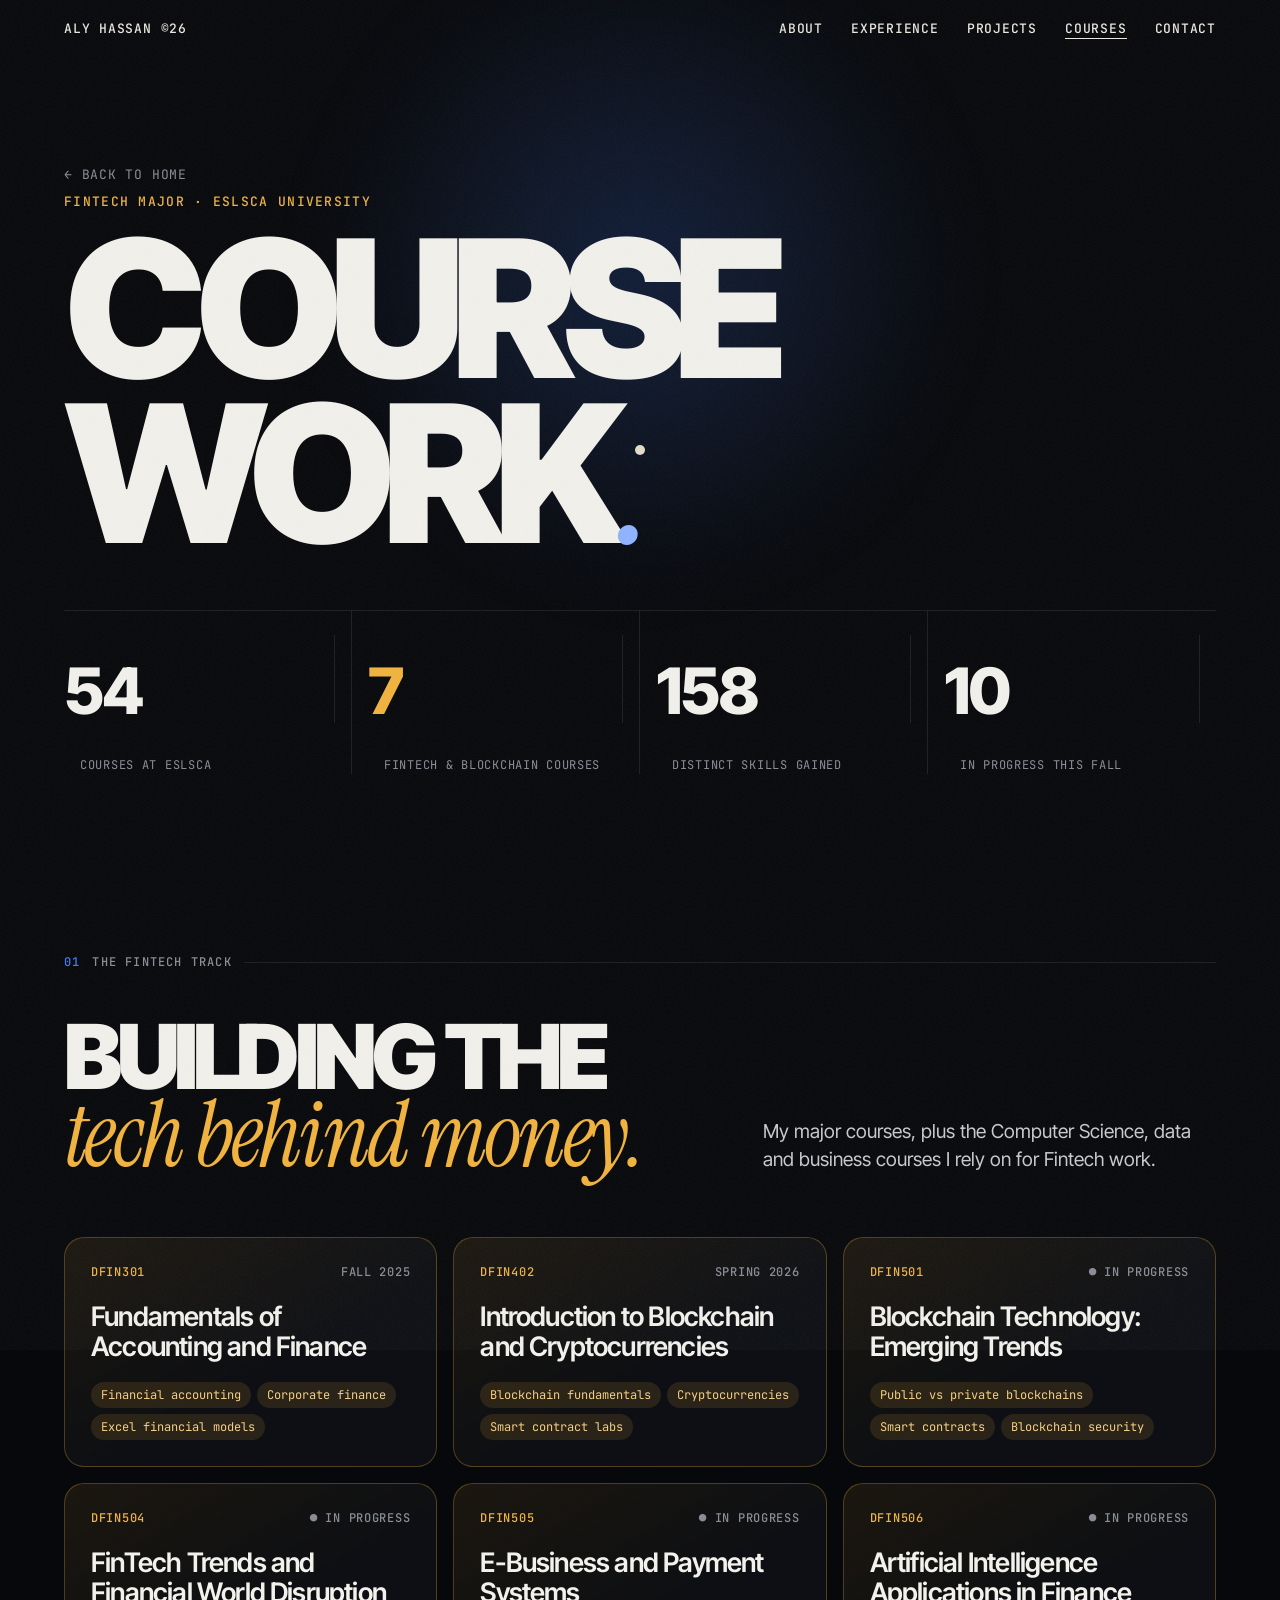
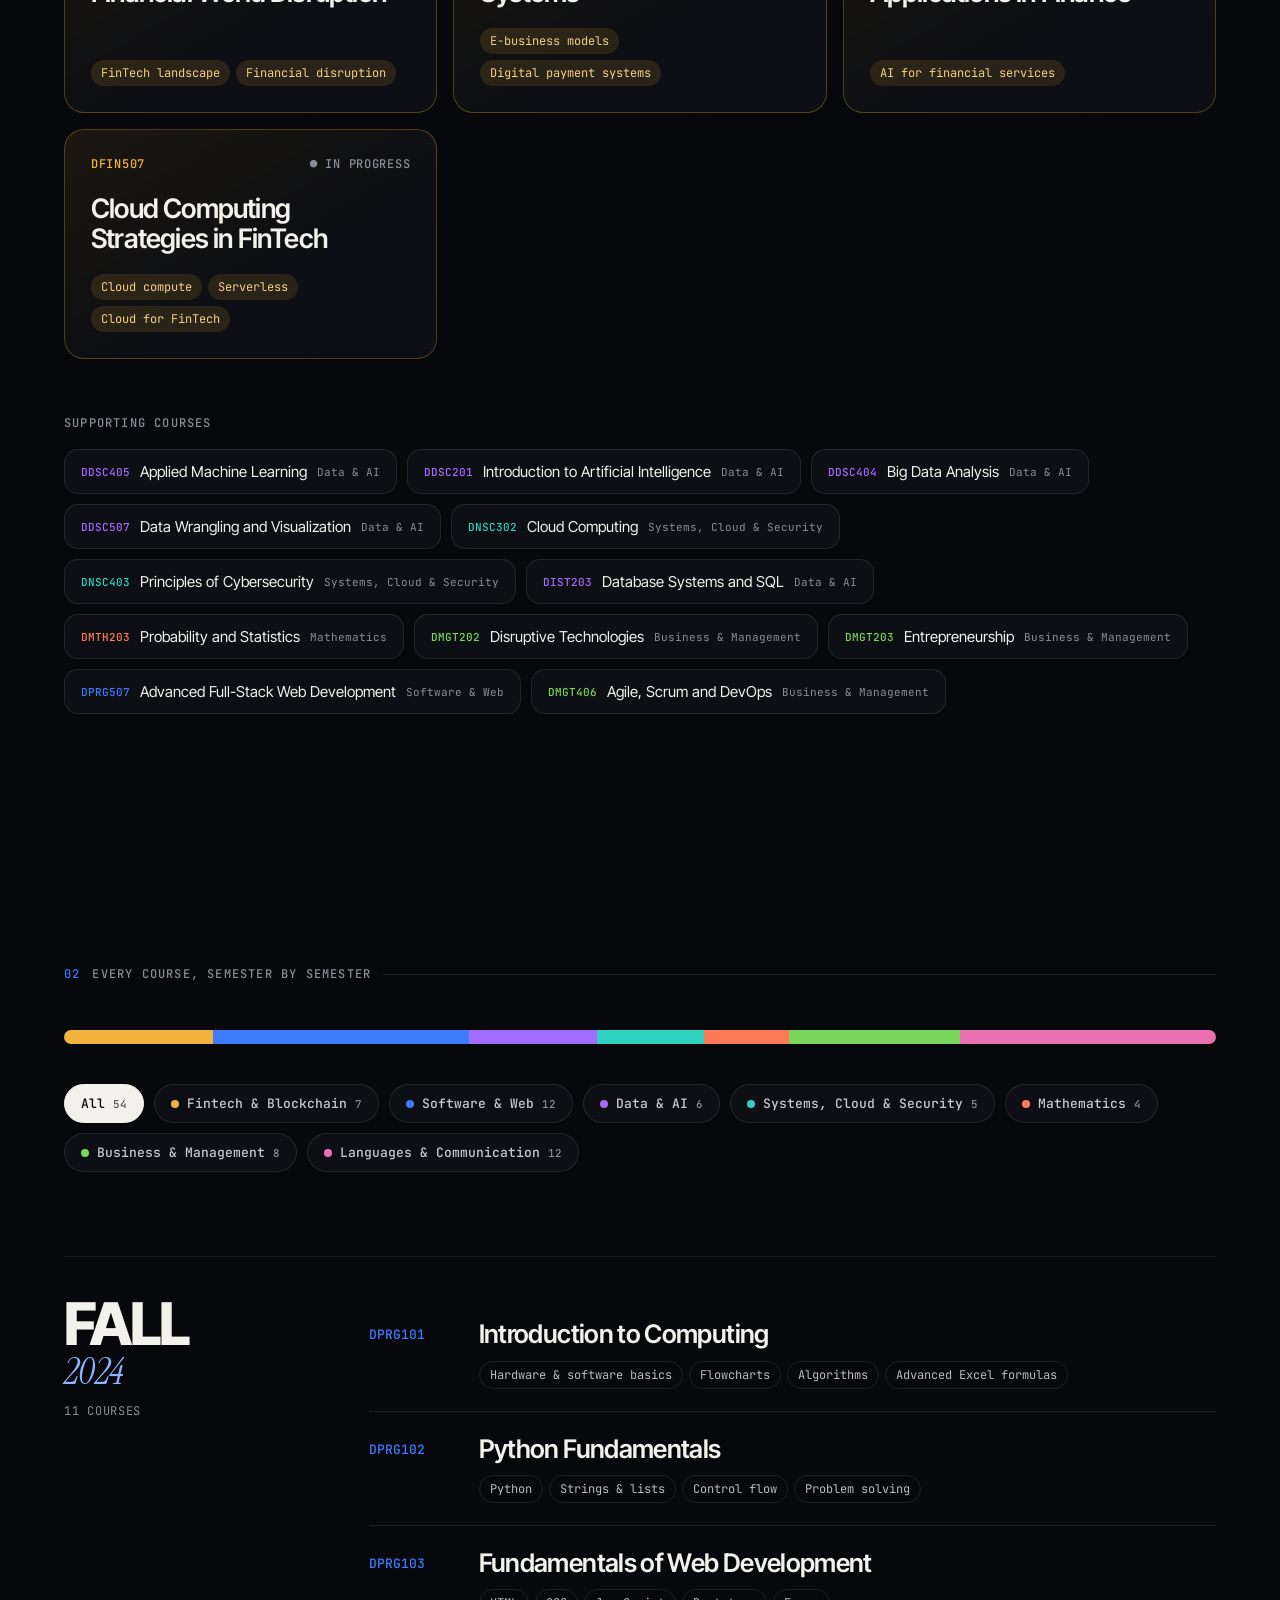
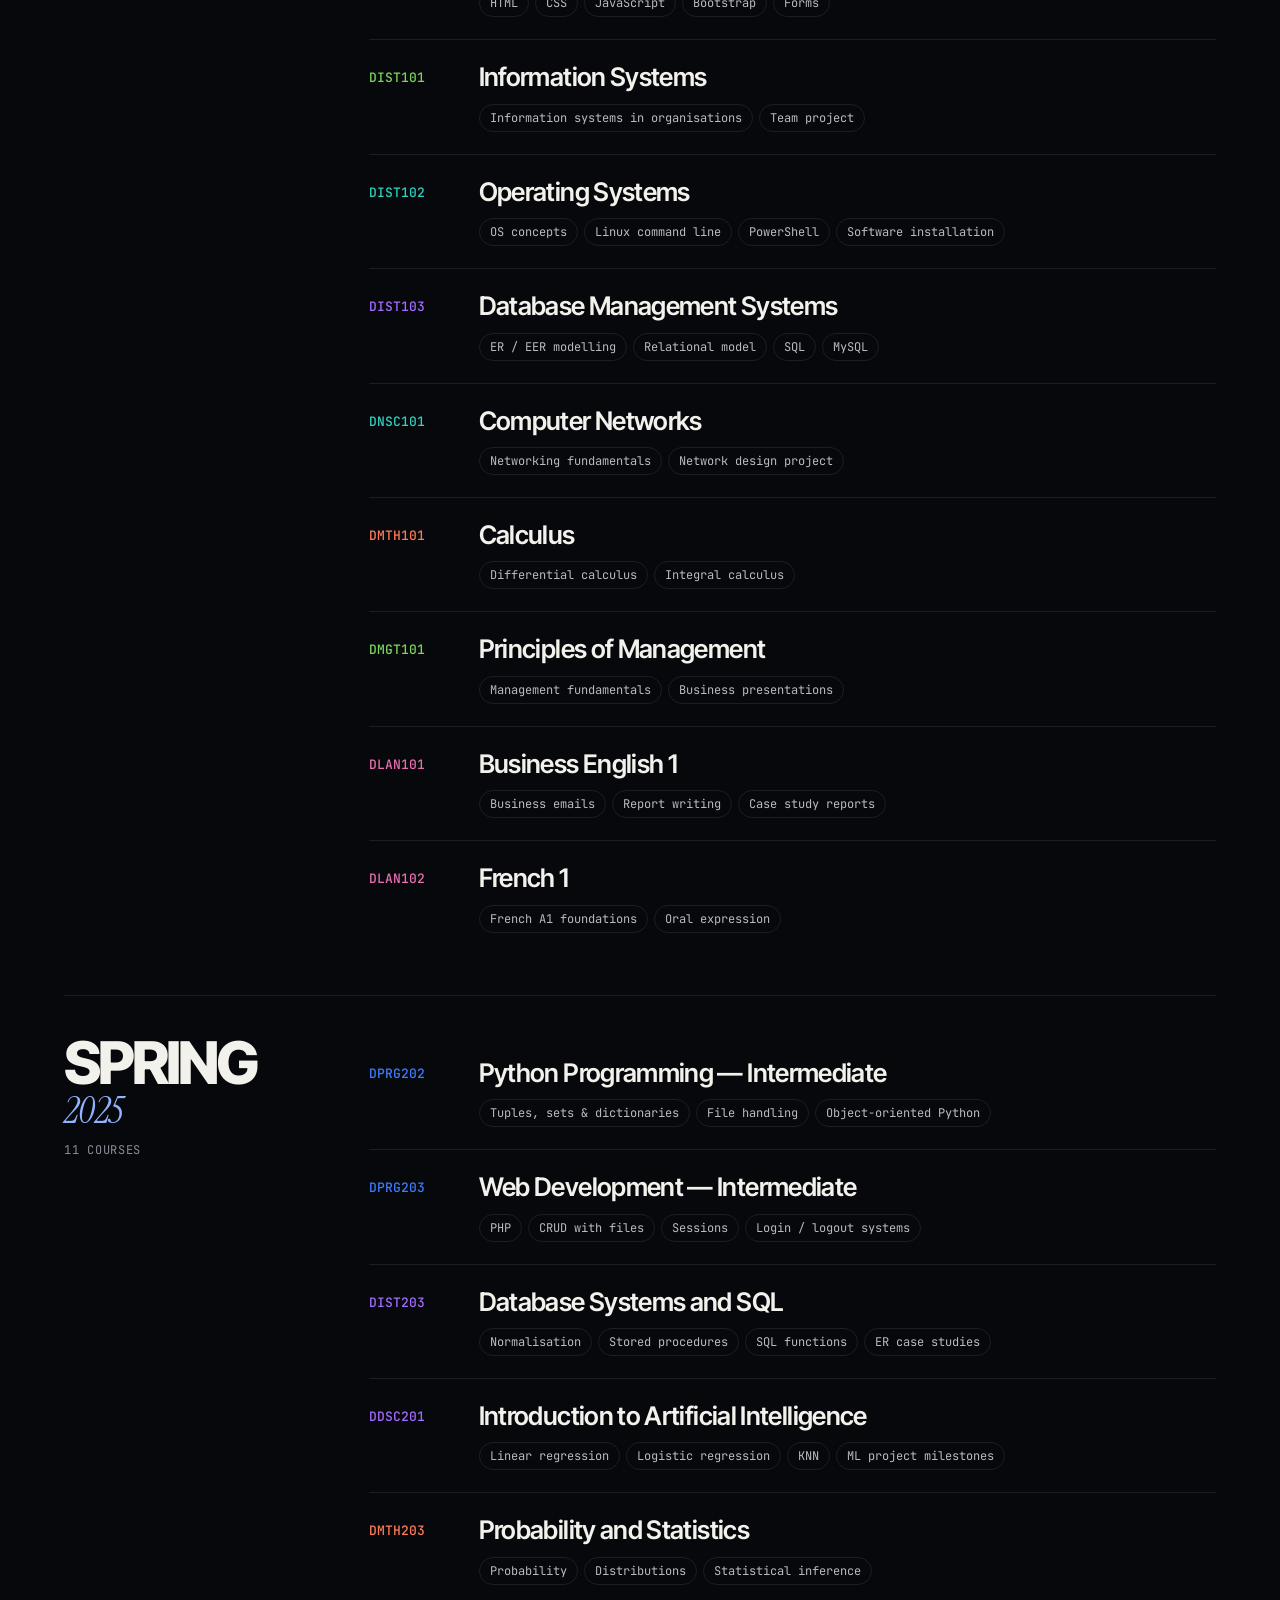
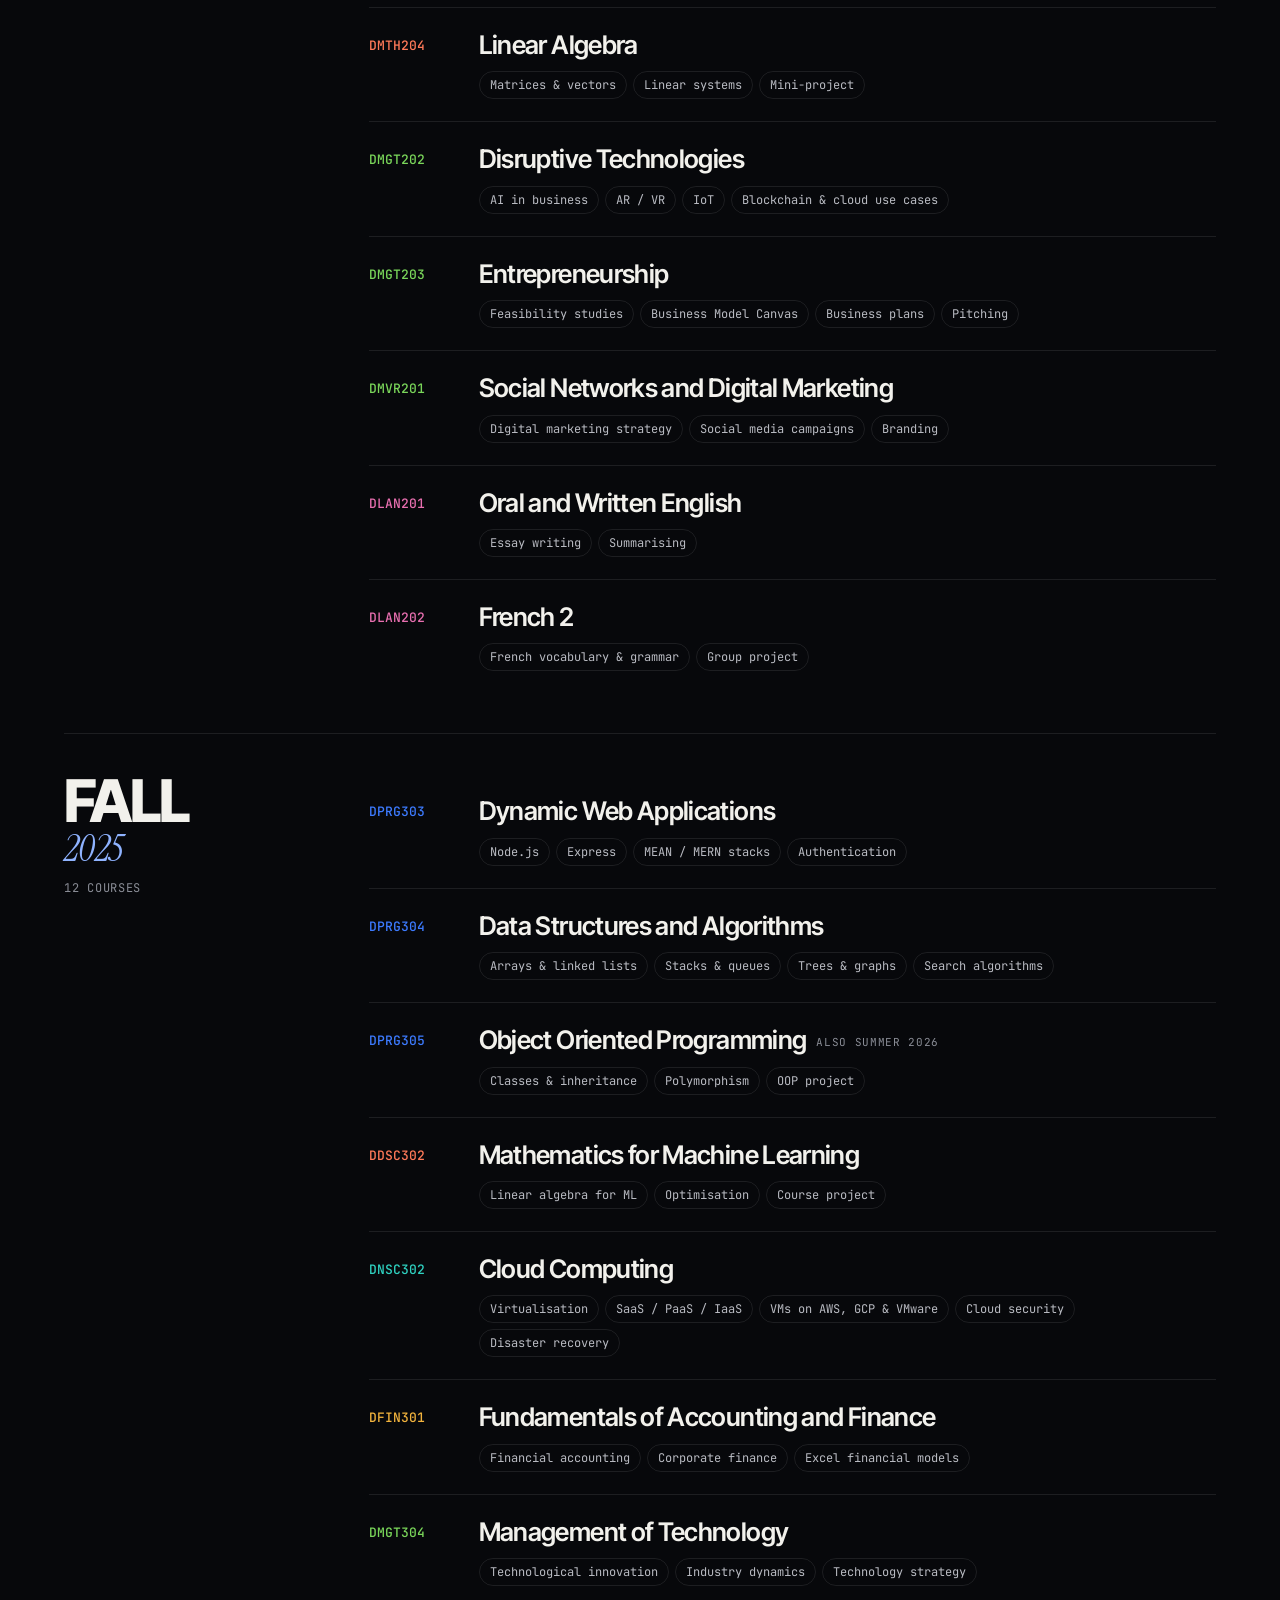
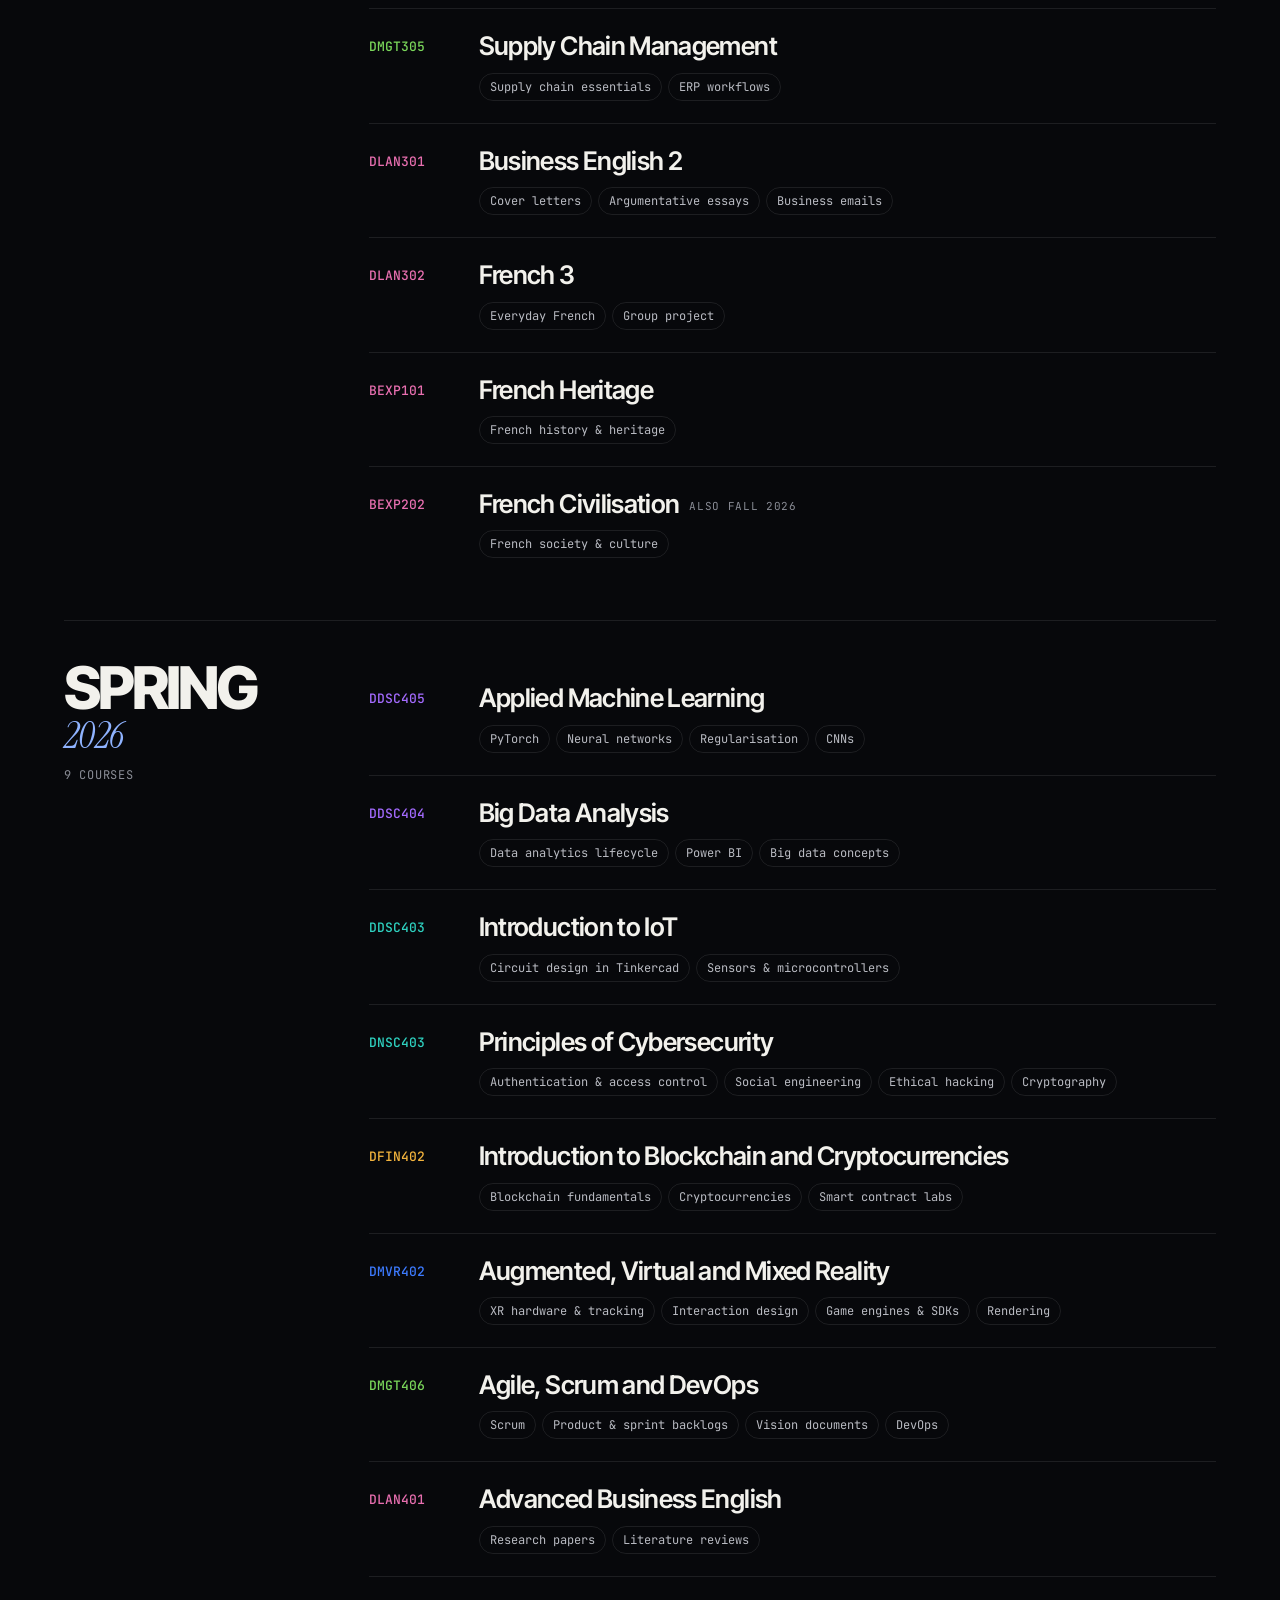
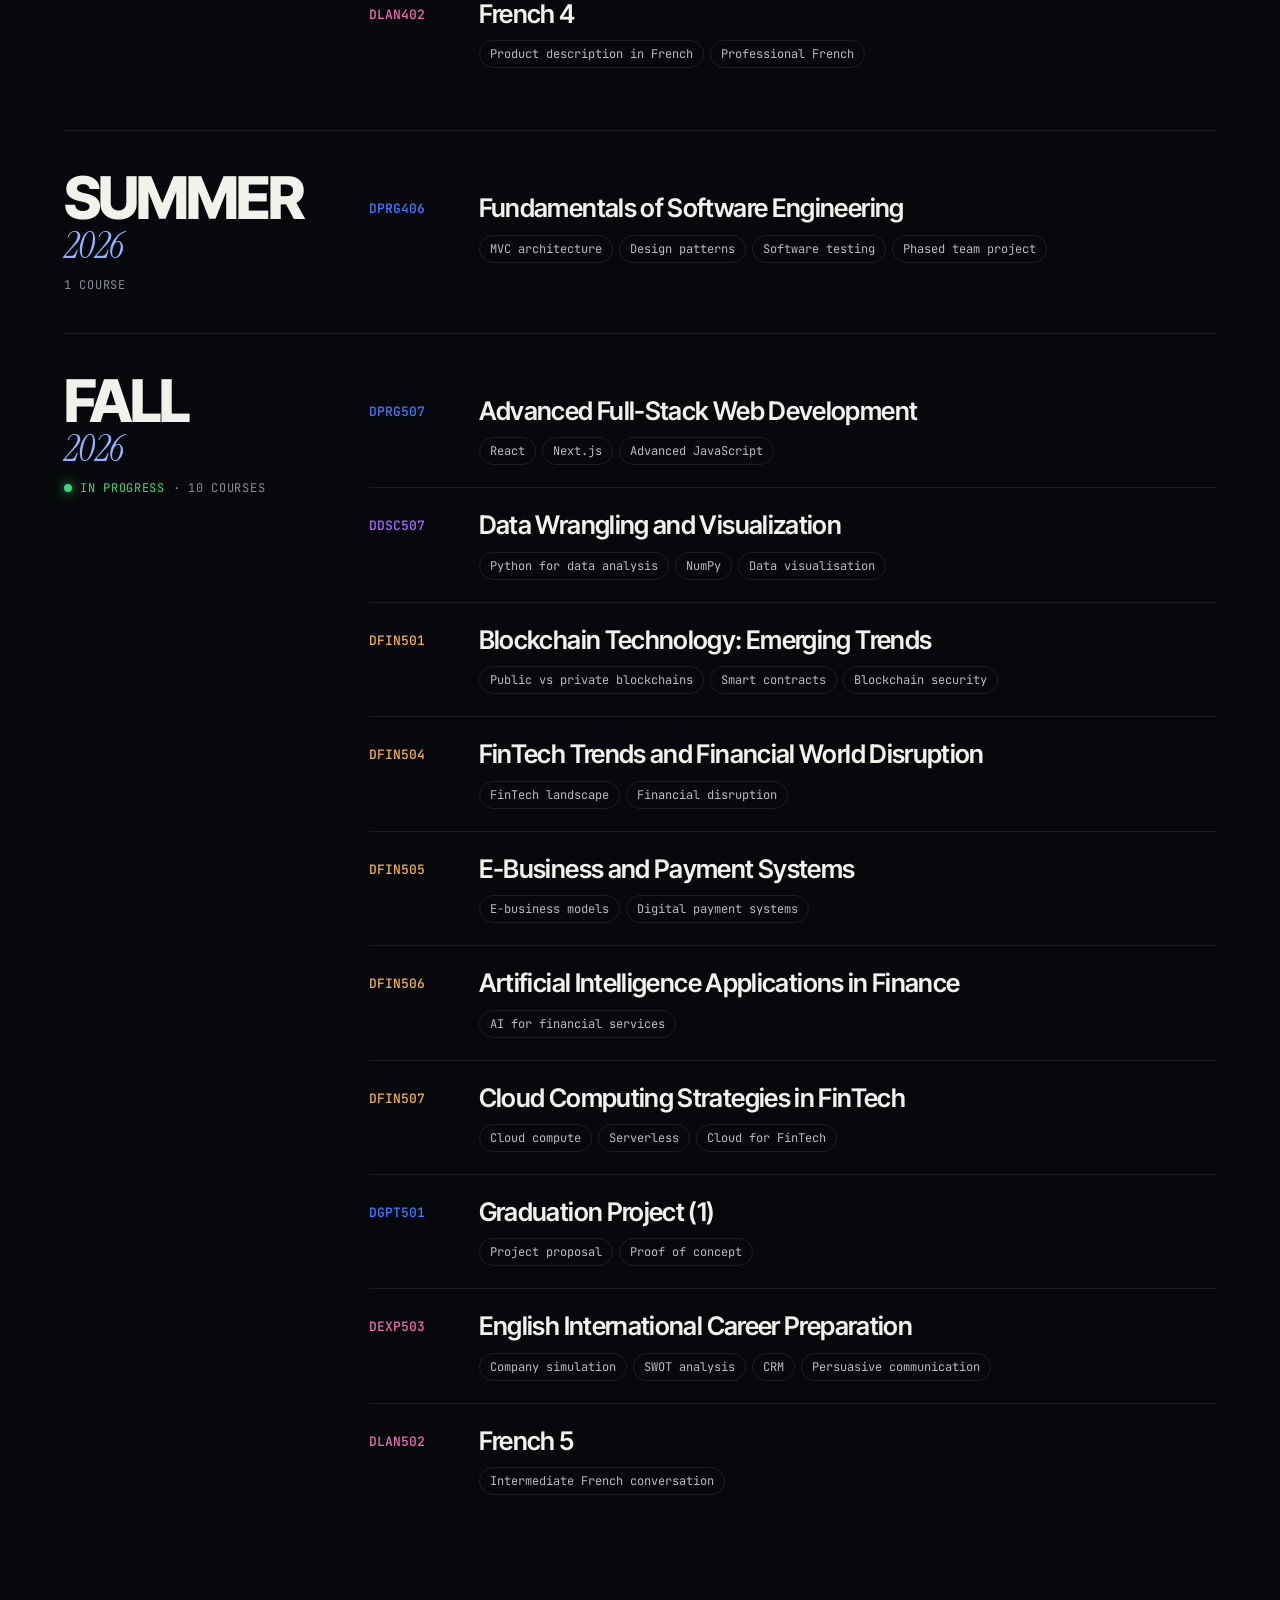
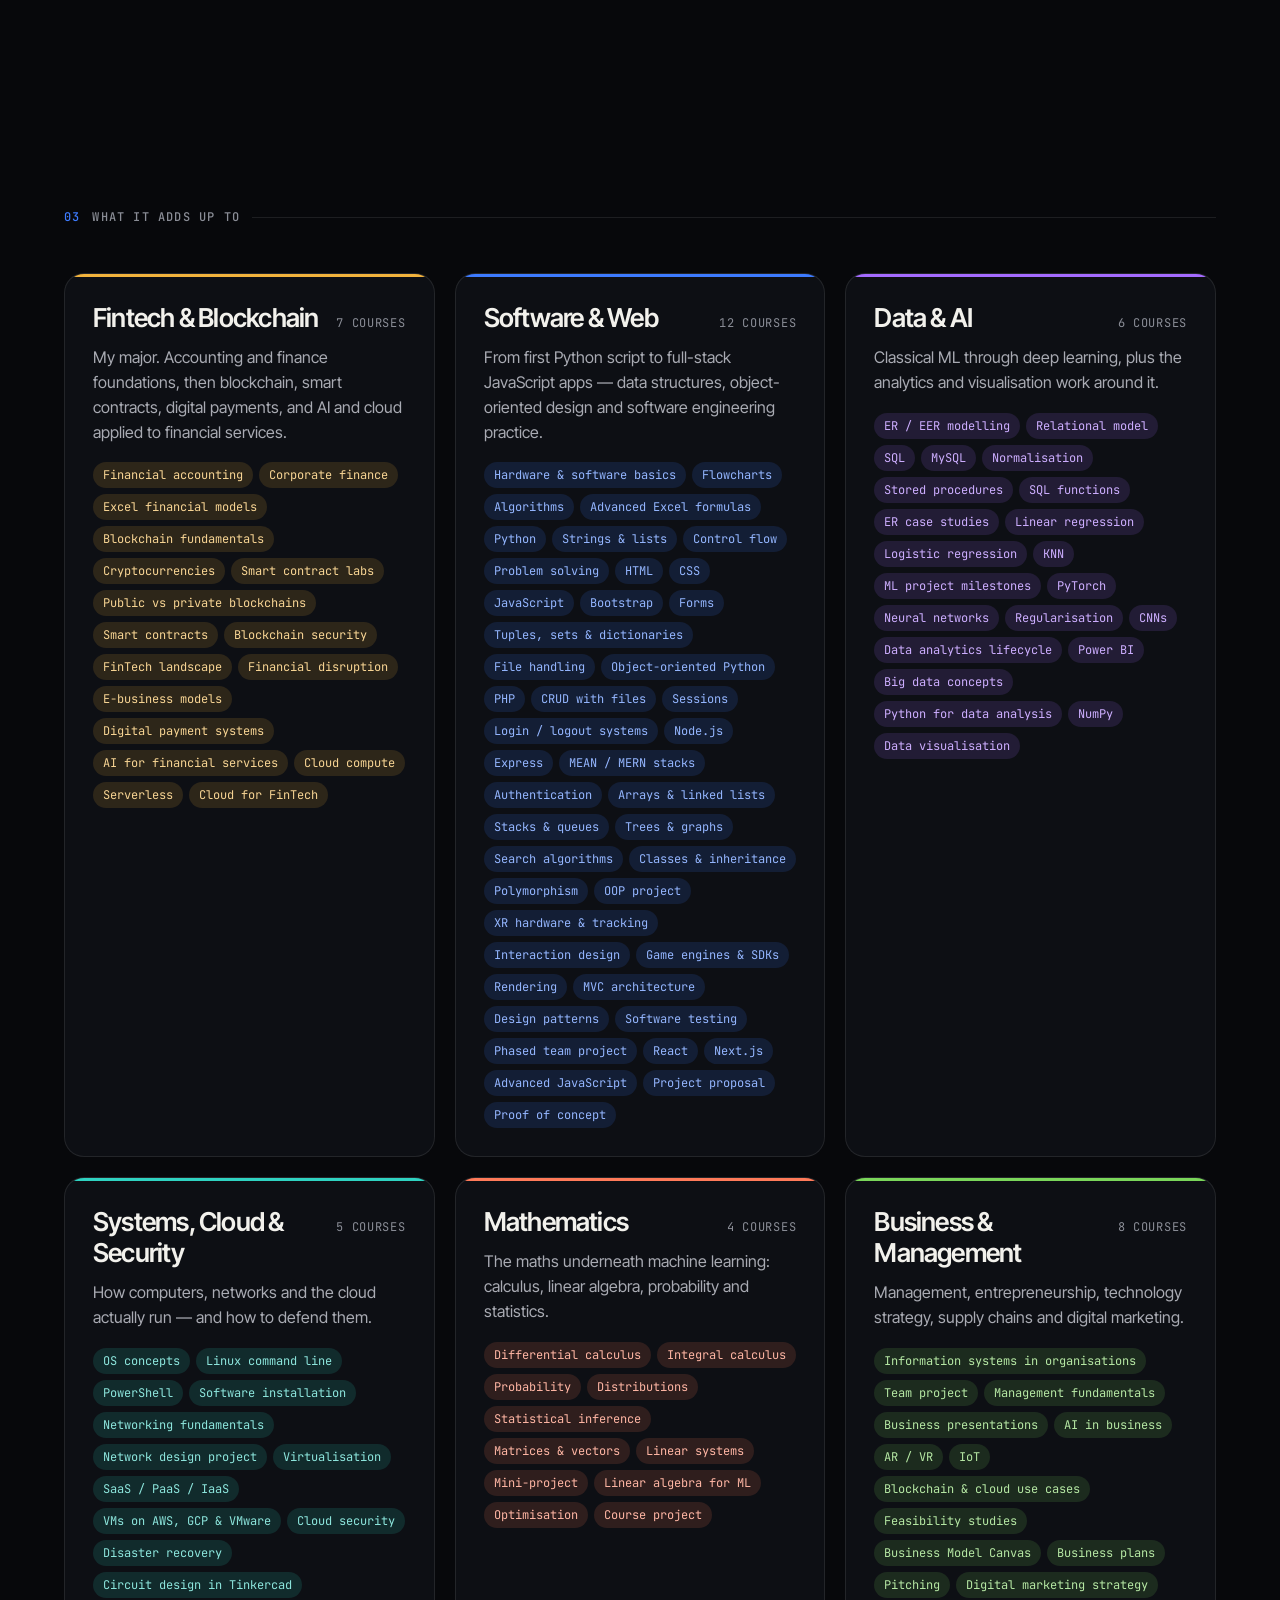
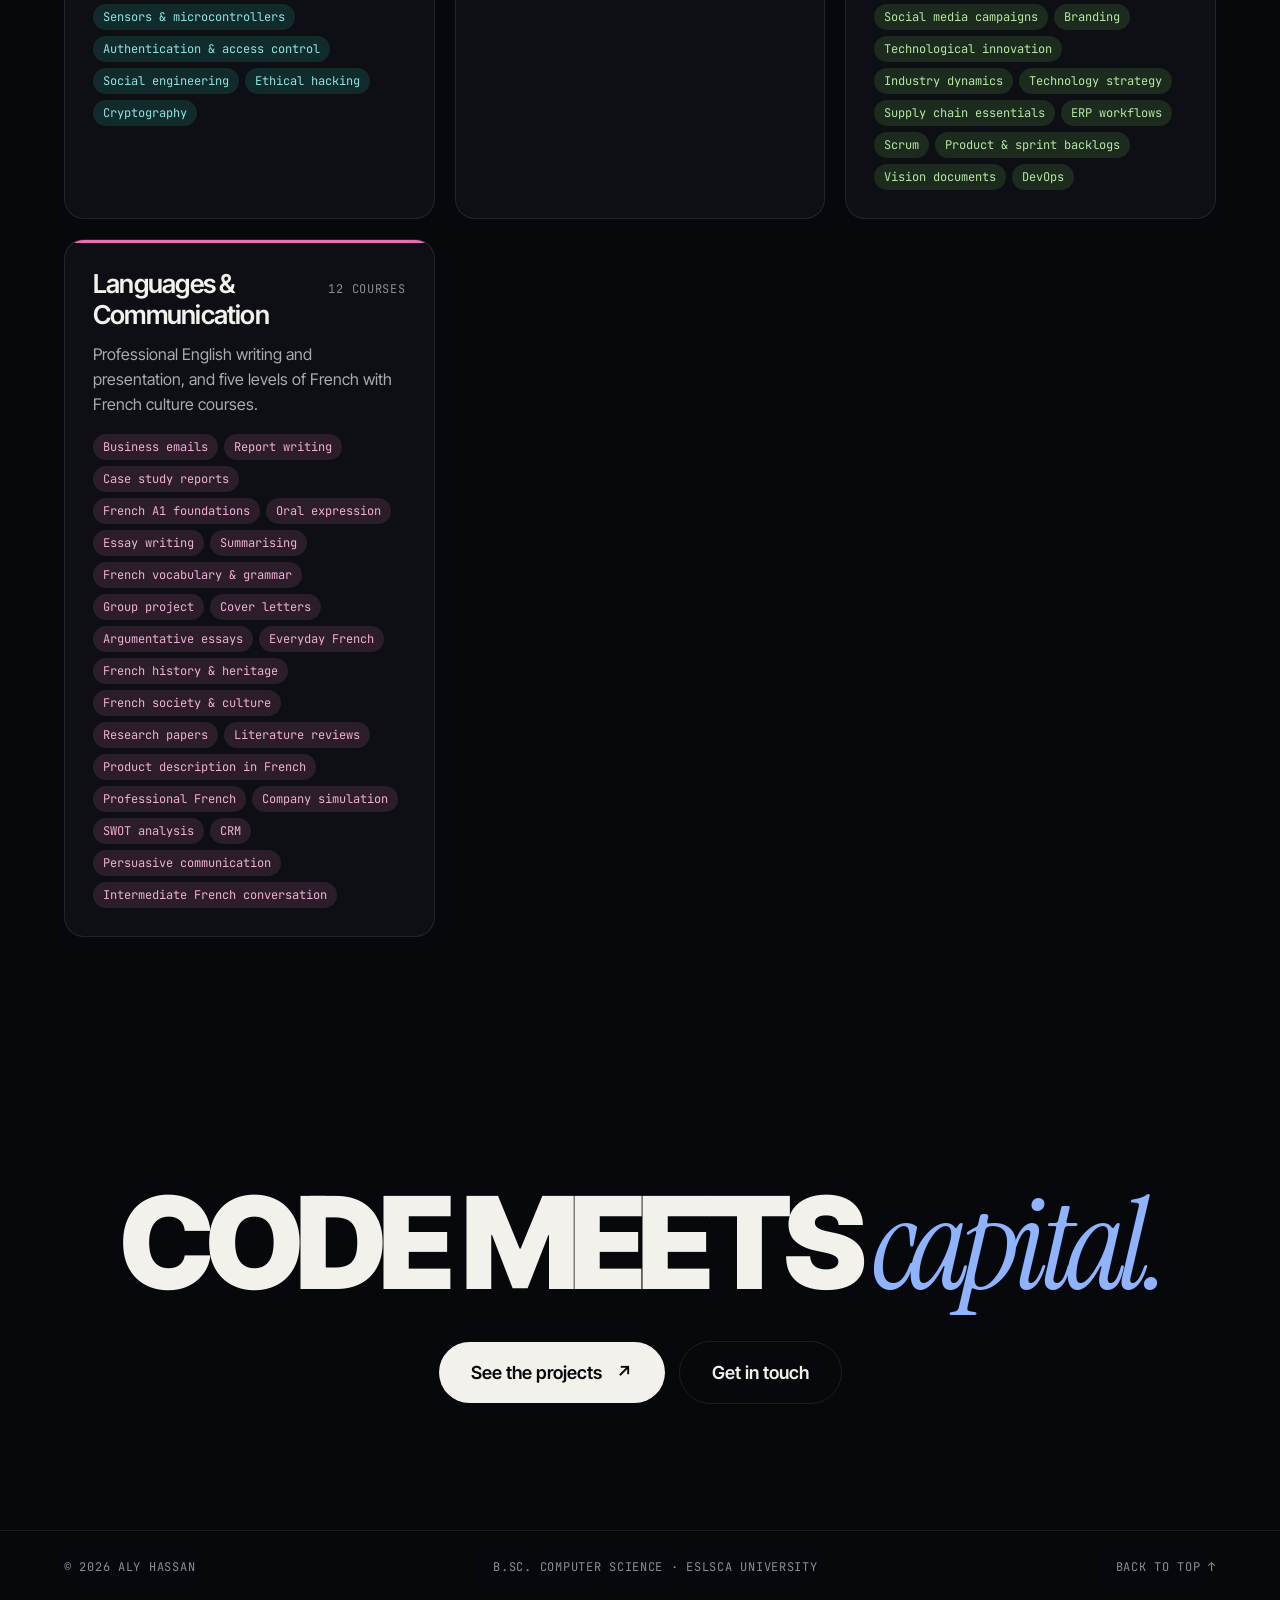
==== courses.html @ 61dd3af7 "Launch portfolio site" ====
<!doctype html>
<html lang="en">
<head>
<meta charset="utf-8">
<meta name="viewport" content="width=device-width, initial-scale=1">
<title>Fintech Coursework — Aly Hassan</title>
<meta name="description" content="Every course Aly Hassan has taken at ESLSCA University, and the skills gained from each.">
<link rel="preconnect" href="https://fonts.googleapis.com">
<link rel="preconnect" href="https://fonts.gstatic.com" crossorigin>
<link href="https://fonts.googleapis.com/css2?family=Inter+Tight:wght@300;400;500;600;800;900&family=Instrument+Serif:ital@0;1&family=JetBrains+Mono:wght@400;500&display=swap" rel="stylesheet">
<style>
:root{
  --bg:#07080b; --bg2:#0d0f14; --fg:#f2f1ec; --muted:#8a8d96; --line:rgba(255,255,255,.09);
  --accent:#3d7bff; --accent2:#8fb3ff; --gold:#f2b33d;
  --sans:"Inter Tight",system-ui,sans-serif; --serif:"Instrument Serif",Georgia,serif; --mono:"JetBrains Mono",ui-monospace,monospace;
  --pad:clamp(16px,5vw,72px);
  /* area colours */
  --a-prog:#3d7bff; --a-data:#a46bff; --a-fin:#f2b33d; --a-infra:#2fd2c1; --a-math:#ff7a59; --a-biz:#7ad65a; --a-lang:#e86fb0;
}
*{box-sizing:border-box;margin:0;padding:0}
html{scroll-behavior:smooth}
body{background:var(--bg);color:var(--fg);font-family:var(--sans);overflow-x:hidden;-webkit-font-smoothing:antialiased}
a{color:inherit;text-decoration:none}
::selection{background:var(--accent);color:#fff}
body::after{content:"";position:fixed;inset:-50%;pointer-events:none;z-index:100;opacity:.06;
  background-image:url("data:image/svg+xml,%3Csvg xmlns='http://www.w3.org/2000/svg' width='160' height='160'%3E%3Cfilter id='n'%3E%3CfeTurbulence type='fractalNoise' baseFrequency='.9' numOctaves='3'/%3E%3C/filter%3E%3Crect width='100%25' height='100%25' filter='url(%23n)'/%3E%3C/svg%3E");
  animation:grain 1s steps(4) infinite}
@keyframes grain{25%{transform:translate(-3%,2%)}50%{transform:translate(2%,-3%)}75%{transform:translate(-1%,3%)}}
.orb{position:fixed;width:60vmax;height:60vmax;border-radius:50%;pointer-events:none;z-index:0;
  background:radial-gradient(circle,rgba(61,123,255,.2),transparent 60%);filter:blur(40px);left:50%;top:30%;transform:translate(-50%,-50%);transition:transform 1.2s cubic-bezier(.2,.8,.2,1)}
.cursor{position:fixed;left:0;top:0;width:10px;height:10px;border-radius:50%;background:var(--fg);pointer-events:none;z-index:200;mix-blend-mode:difference;transform:translate(-50%,-50%);transition:width .3s,height .3s}
.cursor.big{width:64px;height:64px}
@media (hover:none){.cursor{display:none}}

nav{position:fixed;top:0;left:0;right:0;z-index:50;display:flex;justify-content:space-between;align-items:center;padding:22px var(--pad);
  font:500 13px/1 var(--mono);text-transform:uppercase;letter-spacing:.06em;mix-blend-mode:difference}
nav .links{display:flex;gap:28px}
nav .links a{position:relative}
nav .links a::after{content:"";position:absolute;left:0;bottom:-4px;height:1px;width:100%;background:currentColor;transform:scaleX(0);transform-origin:right;transition:transform .4s}
nav .links a:hover::after,nav .links a.cur::after{transform:scaleX(1);transform-origin:left}
@media (max-width:700px){nav .links a:not(.keep){display:none}}

main{position:relative;z-index:1}
section,.hero{padding:clamp(80px,14vh,160px) var(--pad)}
.label{font:500 12px var(--mono);color:var(--muted);text-transform:uppercase;letter-spacing:.1em;display:flex;align-items:center;gap:12px;margin-bottom:48px}
.label b{color:var(--accent);font-weight:500}
.label::after{content:"";flex:1;height:1px;background:var(--line)}

/* hero */
.hero{min-height:92svh;display:flex;flex-direction:column;justify-content:flex-end;padding-bottom:clamp(32px,6vh,64px)}
.back{font:400 13px var(--mono);color:var(--muted);text-transform:uppercase;letter-spacing:.06em;margin-bottom:auto;padding-top:40px}
.back:hover{color:var(--fg)}
.big{font-weight:900;font-size:clamp(56px,15vw,260px);line-height:.82;letter-spacing:-.065em;text-transform:uppercase}
.big .line{display:block;overflow:hidden;padding-bottom:.04em}
.big .in{display:inline-block;transform:translateY(110%);transition:transform 1.1s cubic-bezier(.2,.9,.1,1)}
.big .line:nth-child(2) .in{transition-delay:.12s}
.ready .big .in{transform:none}
.big em{font-family:var(--serif);font-weight:400;text-transform:none;letter-spacing:-.03em;color:var(--accent2)}
.hstats{display:grid;grid-template-columns:repeat(4,1fr);margin-top:clamp(28px,5vh,56px);border-top:1px solid var(--line)}
.hstats div{padding:24px 16px 0 0;border-right:1px solid var(--line)}
.hstats div+div{padding-left:16px}
.hstats div:last-child{border-right:0}
.hstats .n{font:800 clamp(36px,5vw,80px)/1 var(--sans);letter-spacing:-.05em}
.hstats .k{font:400 12px/1.4 var(--mono);color:var(--muted);text-transform:uppercase;letter-spacing:.06em;margin-top:10px}
@media (max-width:700px){.hstats{grid-template-columns:1fr 1fr}.hstats div:nth-child(2){border-right:0}.hstats div:nth-child(3){padding-left:0}.hstats div:nth-child(n+3){border-top:1px solid var(--line);margin-top:24px}}

/* area bar */
.areas{display:flex;height:14px;border-radius:99px;overflow:hidden;margin-bottom:28px}
.areas span{height:100%;transition:flex-grow 1s cubic-bezier(.2,.9,.1,1)}
.filters{display:flex;flex-wrap:wrap;gap:10px;margin-bottom:clamp(48px,8vh,88px);position:sticky;top:64px;z-index:5;padding:12px 0;background:linear-gradient(var(--bg) 70%,transparent)}
@media (max-width:900px){.filters{flex-wrap:nowrap;overflow-x:auto;scrollbar-width:none;margin-inline:calc(var(--pad) * -1);padding-inline:var(--pad)}.filters::-webkit-scrollbar{display:none}.chip{flex:none}}
.chip{font:500 13px var(--mono);padding:10px 16px;border:1px solid var(--line);border-radius:99px;background:var(--bg2);color:#c9cad0;cursor:pointer;display:inline-flex;align-items:center;gap:8px;transition:border-color .3s,background .3s,color .3s}
.chip i{width:8px;height:8px;border-radius:50%;background:var(--c,var(--fg))}
.chip small{color:var(--muted)}
.chip:hover{border-color:rgba(255,255,255,.3)}
.chip[aria-pressed="true"]{background:var(--fg);color:var(--bg);border-color:var(--fg)}
.chip[aria-pressed="true"] small{color:#555}

/* fintech track */
.kick{font:500 13px var(--mono);color:var(--gold);text-transform:uppercase;letter-spacing:.1em;margin-bottom:20px}
.track-intro{display:grid;grid-template-columns:1.4fr 1fr;gap:clamp(24px,5vw,80px);align-items:end;margin-bottom:clamp(40px,7vh,72px)}
.track-intro h2{font-weight:900;font-size:clamp(44px,7vw,120px);line-height:.86;letter-spacing:-.06em;text-transform:uppercase}
.track-intro h2 em{font-family:var(--serif);font-weight:400;text-transform:none;color:var(--gold);letter-spacing:-.03em}
.track-intro p{font-size:clamp(17px,1.5vw,20px);line-height:1.5;color:#c9cad0}
@media (max-width:860px){.track-intro{grid-template-columns:1fr}}
.core{display:grid;grid-template-columns:repeat(auto-fill,minmax(300px,1fr));gap:16px}
.fc{position:relative;border:1px solid rgba(242,179,61,.28);border-radius:20px;padding:26px;background:linear-gradient(150deg,rgba(242,179,61,.09),var(--bg2) 60%);display:flex;flex-direction:column;min-height:230px;overflow:hidden;transition:transform .4s cubic-bezier(.2,.9,.1,1),border-color .4s}
.fc:hover{transform:translateY(-6px);border-color:rgba(242,179,61,.6)}
.fc .row{display:flex;justify-content:space-between;font:500 12px var(--mono);text-transform:uppercase;letter-spacing:.06em;color:var(--gold)}
.fc .row span:last-child{color:var(--muted)}
.fc .row .now{color:#2fdc7a}
.fc h4{font-size:clamp(22px,2.1vw,28px);font-weight:600;letter-spacing:-.03em;line-height:1.1;margin:22px 0 auto}
.fc .skills{display:flex;flex-wrap:wrap;gap:6px;margin-top:20px}
.fc .skills span{font:400 12px var(--mono);padding:5px 10px;border-radius:99px;background:rgba(242,179,61,.12);color:#f5cf85}
.sub-h{font:500 12px var(--mono);color:var(--muted);text-transform:uppercase;letter-spacing:.1em;margin:56px 0 18px}
.support{display:flex;flex-wrap:wrap;gap:10px}
.support a{display:inline-flex;gap:10px;align-items:center;padding:12px 16px;border:1px solid var(--line);border-radius:14px;background:var(--bg2);font-size:15px;transition:border-color .3s}
.support a:hover{border-color:rgba(255,255,255,.3)}
.support a b{font:500 11px var(--mono);color:var(--c)}
.support a small{font:400 11px var(--mono);color:var(--muted)}
.term-head .next{color:var(--gold)}

/* timeline */
.term{display:grid;grid-template-columns:minmax(180px,22%) 1fr;gap:clamp(20px,4vw,64px);padding:40px 0;border-top:1px solid var(--line)}
.term.hide{display:none}
.term-head{position:sticky;top:140px;align-self:start}
.term-head h3{font:800 clamp(36px,4.6vw,72px)/.9 var(--sans);letter-spacing:-.05em;text-transform:uppercase}
.term-head h3 em{font-family:var(--serif);font-weight:400;text-transform:none;color:var(--accent2);letter-spacing:-.02em;display:block;font-size:.62em;margin-top:6px}
.term-head p{font:400 12px var(--mono);color:var(--muted);text-transform:uppercase;letter-spacing:.06em;margin-top:14px}
.term-head .live{display:inline-flex;align-items:center;gap:8px;color:#2fdc7a}
.term-head .live::before{content:"";width:8px;height:8px;border-radius:50%;background:#2fdc7a;box-shadow:0 0 12px #2fdc7a;animation:pulse 2s infinite}
@keyframes pulse{50%{opacity:.35}}
@media (max-width:800px){.term{grid-template-columns:1fr}.term-head{position:static}}

.course{display:grid;grid-template-columns:90px 1fr;gap:20px;padding:22px 0;border-bottom:1px solid var(--line);position:relative}
.course:last-child{border-bottom:0}
.course.hide{display:none}
.course::before{content:"";position:absolute;inset:0 -16px;background:linear-gradient(90deg,color-mix(in srgb,var(--c) 12%,transparent),transparent 70%);opacity:0;transition:opacity .4s;border-radius:12px;z-index:-1}
.course:hover::before{opacity:1}
.course .code{font:500 13px var(--mono);color:var(--c);padding-top:7px}
.course h4{font-size:clamp(20px,2vw,28px);font-weight:600;letter-spacing:-.025em;line-height:1.15;transition:transform .5s cubic-bezier(.2,.9,.1,1)}
.course:hover h4{transform:translateX(8px)}
.course h4 .note{font:400 11px var(--mono);color:var(--muted);text-transform:uppercase;letter-spacing:.06em;margin-left:10px;vertical-align:middle;white-space:nowrap}
.course .skills{display:flex;flex-wrap:wrap;gap:6px;margin-top:12px}
.course .skills span{font:400 12px var(--mono);padding:5px 10px;border:1px solid var(--line);border-radius:99px;color:#b9bbc2}
@media (max-width:560px){.course{grid-template-columns:1fr;gap:6px}.course .code{padding-top:0}}

/* skills map */
.map{display:grid;grid-template-columns:repeat(auto-fit,minmax(300px,1fr));gap:20px}
.area{background:var(--bg2);border:1px solid var(--line);border-radius:20px;padding:28px;position:relative;overflow:hidden}
.area::before{content:"";position:absolute;left:0;top:0;right:0;height:3px;background:var(--c)}
.area .hd{display:flex;justify-content:space-between;align-items:baseline;gap:12px}
.area h3{font-size:26px;font-weight:600;letter-spacing:-.03em}
.area .cnt{font:400 12px var(--mono);color:var(--muted);text-transform:uppercase;letter-spacing:.06em;white-space:nowrap}
.area p{color:#a9abb3;line-height:1.55;margin-top:12px}
.area .skills{display:flex;flex-wrap:wrap;gap:6px;margin-top:18px}
.area .skills span{font:400 12px var(--mono);padding:5px 10px;border-radius:99px;background:color-mix(in srgb,var(--c) 14%,transparent);color:color-mix(in srgb,var(--c) 55%,#fff)}

.cta{text-align:center}
.cta h2{font-weight:900;font-size:clamp(48px,10vw,170px);line-height:.85;letter-spacing:-.065em;text-transform:uppercase;margin-bottom:40px}
.cta h2 em{font-family:var(--serif);font-weight:400;text-transform:none;color:var(--accent2)}
.btn{display:inline-flex;align-items:center;gap:14px;padding:20px 32px;border-radius:99px;background:var(--fg);color:var(--bg);font:600 18px var(--sans);position:relative;overflow:hidden}
.btn::before{content:"";position:absolute;inset:0;background:var(--accent);transform:translateY(101%);transition:transform .5s cubic-bezier(.2,.9,.1,1)}
.btn:hover::before{transform:none}
.btn:hover{color:#fff}
.btn>*{position:relative}
.btn.ghost{background:transparent;color:var(--fg);border:1px solid var(--line);margin-left:10px}
footer{display:flex;justify-content:space-between;padding:28px var(--pad);border-top:1px solid var(--line);font:400 12px var(--mono);color:var(--muted);text-transform:uppercase;letter-spacing:.06em;position:relative;z-index:1;flex-wrap:wrap;gap:12px}

.rv{opacity:0;transform:translateY(32px);transition:opacity .9s cubic-bezier(.2,.9,.1,1),transform .9s cubic-bezier(.2,.9,.1,1)}
.rv.in{opacity:1;transform:none}
@media (prefers-reduced-motion:reduce){
  *,*::before,*::after{animation:none!important;transition:none!important}
  .rv{opacity:1;transform:none}.big .in{transform:none}
}
</style>
</head>
<body>
<div class="cursor" id="cursor"></div>
<div class="orb" id="orb"></div>

<nav>
  <a href="index.html" class="keep">Aly Hassan ©26</a>
  <div class="links">
    <a href="index.html#about">About</a><a href="index.html#work">Experience</a><a href="index.html#projects">Projects</a><a href="courses.html" class="cur">Courses</a><a href="index.html#contact" class="keep">Contact</a>
  </div>
</nav>

<main>
  <header class="hero">
    <a class="back" href="index.html">← Back to home</a>
    <p class="kick">Fintech major · ESLSCA University</p>
    <h1 class="big"><span class="line"><span class="in">Course</span></span><span class="line"><span class="in">work<em>.</em></span></span></h1>
    <div class="hstats">
      <div><div class="n" id="sCourses">0</div><div class="k">Courses at ESLSCA</div></div>
      <div><div class="n" id="sFin" style="color:var(--gold)">0</div><div class="k">Fintech & blockchain courses</div></div>
      <div><div class="n" id="sSkills">0</div><div class="k">Distinct skills gained</div></div>
      <div><div class="n" id="sLive">0</div><div class="k">In progress this fall</div></div>
    </div>
  </header>

  <section id="track">
    <div class="label rv"><b>01</b> The Fintech track</div>
    <div class="track-intro">
      <h2 class="rv">Building the <em>tech behind money.</em></h2>
      <p class="rv">My major courses, plus the Computer Science, data and business courses I rely on for Fintech work.</p>
    </div>
    <div class="core" id="core"></div>
    <h3 class="sub-h rv">Supporting courses</h3>
    <div class="support" id="support"></div>
  </section>

  <section id="timeline">
    <div class="label rv"><b>02</b> Every course, semester by semester</div>
    <div class="areas rv" id="areaBar" aria-hidden="true"></div>
    <div class="filters" id="filters" role="toolbar" aria-label="Filter by area"></div>
    <div id="terms"></div>
  </section>

  <section id="map">
    <div class="label rv"><b>03</b> What it adds up to</div>
    <div class="map" id="areaMap"></div>
  </section>

  <section class="cta">
    <h2 class="rv">Code meets <em>capital.</em></h2>
    <a class="btn rv" href="index.html#projects"><span>See the projects</span><span>↗</span></a>
    <a class="btn ghost rv" href="mailto:alymaher122@gmail.com"><span>Get in touch</span></a>
  </section>
</main>

<footer><span>© 2026 Aly Hassan</span><span>B.Sc. Computer Science · ESLSCA University</span><a href="#top" onclick="scrollTo({top:0});return false">Back to top ↑</a></footer>

<script>
const AREAS = {
  fin:   {name:'Fintech & Blockchain',  c:'var(--a-fin)',   blurb:'My major. Accounting and finance foundations, then blockchain, smart contracts, digital payments, and AI and cloud applied to financial services.'},
  prog:  {name:'Software & Web',        c:'var(--a-prog)',  blurb:'From first Python script to full-stack JavaScript apps — data structures, object-oriented design and software engineering practice.'},
  data:  {name:'Data & AI',             c:'var(--a-data)',  blurb:'Classical ML through deep learning, plus the analytics and visualisation work around it.'},
  infra: {name:'Systems, Cloud & Security', c:'var(--a-infra)', blurb:'How computers, networks and the cloud actually run — and how to defend them.'},
  math:  {name:'Mathematics',           c:'var(--a-math)',  blurb:'The maths underneath machine learning: calculus, linear algebra, probability and statistics.'},
  biz:   {name:'Business & Management', c:'var(--a-biz)',  blurb:'Management, entrepreneurship, technology strategy, supply chains and digital marketing.'},
  lang:  {name:'Languages & Communication', c:'var(--a-lang)', blurb:'Professional English writing and presentation, and five levels of French with French culture courses.'}
};

const TERMS = [
  {name:'Fall', year:'2024', courses:[
    ['DPRG101','Introduction to Computing','prog',['Hardware & software basics','Flowcharts','Algorithms','Advanced Excel formulas']],
    ['DPRG102','Python Fundamentals','prog',['Python','Strings & lists','Control flow','Problem solving']],
    ['DPRG103','Fundamentals of Web Development','prog',['HTML','CSS','JavaScript','Bootstrap','Forms']],
    ['DIST101','Information Systems','biz',['Information systems in organisations','Team project']],
    ['DIST102','Operating Systems','infra',['OS concepts','Linux command line','PowerShell','Software installation']],
    ['DIST103','Database Management Systems','data',['ER / EER modelling','Relational model','SQL','MySQL']],
    ['DNSC101','Computer Networks','infra',['Networking fundamentals','Network design project']],
    ['DMTH101','Calculus','math',['Differential calculus','Integral calculus']],
    ['DMGT101','Principles of Management','biz',['Management fundamentals','Business presentations']],
    ['DLAN101','Business English 1','lang',['Business emails','Report writing','Case study reports']],
    ['DLAN102','French 1','lang',['French A1 foundations','Oral expression']],
  ]},
  {name:'Spring', year:'2025', courses:[
    ['DPRG202','Python Programming — Intermediate','prog',['Tuples, sets & dictionaries','File handling','Object-oriented Python']],
    ['DPRG203','Web Development — Intermediate','prog',['PHP','CRUD with files','Sessions','Login / logout systems']],
    ['DIST203','Database Systems and SQL','data',['Normalisation','Stored procedures','SQL functions','ER case studies']],
    ['DDSC201','Introduction to Artificial Intelligence','data',['Linear regression','Logistic regression','KNN','ML project milestones']],
    ['DMTH203','Probability and Statistics','math',['Probability','Distributions','Statistical inference']],
    ['DMTH204','Linear Algebra','math',['Matrices & vectors','Linear systems','Mini-project']],
    ['DMGT202','Disruptive Technologies','biz',['AI in business','AR / VR','IoT','Blockchain & cloud use cases']],
    ['DMGT203','Entrepreneurship','biz',['Feasibility studies','Business Model Canvas','Business plans','Pitching']],
    ['DMVR201','Social Networks and Digital Marketing','biz',['Digital marketing strategy','Social media campaigns','Branding']],
    ['DLAN201','Oral and Written English','lang',['Essay writing','Summarising']],
    ['DLAN202','French 2','lang',['French vocabulary & grammar','Group project']],
  ]},
  {name:'Fall', year:'2025', courses:[
    ['DPRG303','Dynamic Web Applications','prog',['Node.js','Express','MEAN / MERN stacks','Authentication']],
    ['DPRG304','Data Structures and Algorithms','prog',['Arrays & linked lists','Stacks & queues','Trees & graphs','Search algorithms']],
    ['DPRG305','Object Oriented Programming','prog',['Classes & inheritance','Polymorphism','OOP project'],'Also Summer 2026'],
    ['DDSC302','Mathematics for Machine Learning','math',['Linear algebra for ML','Optimisation','Course project']],
    ['DNSC302','Cloud Computing','infra',['Virtualisation','SaaS / PaaS / IaaS','VMs on AWS, GCP & VMware','Cloud security','Disaster recovery']],
    ['DFIN301','Fundamentals of Accounting and Finance','fin',['Financial accounting','Corporate finance','Excel financial models']],
    ['DMGT304','Management of Technology','biz',['Technological innovation','Industry dynamics','Technology strategy']],
    ['DMGT305','Supply Chain Management','biz',['Supply chain essentials','ERP workflows']],
    ['DLAN301','Business English 2','lang',['Cover letters','Argumentative essays','Business emails']],
    ['DLAN302','French 3','lang',['Everyday French','Group project']],
    ['BEXP101','French Heritage','lang',['French history & heritage']],
    ['BEXP202','French Civilisation','lang',['French society & culture'],'Also Fall 2026'],
  ]},
  {name:'Spring', year:'2026', courses:[
    ['DDSC405','Applied Machine Learning','data',['PyTorch','Neural networks','Regularisation','CNNs']],
    ['DDSC404','Big Data Analysis','data',['Data analytics lifecycle','Power BI','Big data concepts']],
    ['DDSC403','Introduction to IoT','infra',['Circuit design in Tinkercad','Sensors & microcontrollers']],
    ['DNSC403','Principles of Cybersecurity','infra',['Authentication & access control','Social engineering','Ethical hacking','Cryptography']],
    ['DFIN402','Introduction to Blockchain and Cryptocurrencies','fin',['Blockchain fundamentals','Cryptocurrencies','Smart contract labs']],
    ['DMVR402','Augmented, Virtual and Mixed Reality','prog',['XR hardware & tracking','Interaction design','Game engines & SDKs','Rendering']],
    ['DMGT406','Agile, Scrum and DevOps','biz',['Scrum','Product & sprint backlogs','Vision documents','DevOps']],
    ['DLAN401','Advanced Business English','lang',['Research papers','Literature reviews']],
    ['DLAN402','French 4','lang',['Product description in French','Professional French']],
  ]},
  {name:'Summer', year:'2026', courses:[
    ['DPRG406','Fundamentals of Software Engineering','prog',['MVC architecture','Design patterns','Software testing','Phased team project']],
  ]},
  {name:'Fall', year:'2026', live:true, courses:[
    ['DPRG507','Advanced Full-Stack Web Development','prog',['React','Next.js','Advanced JavaScript']],
    ['DDSC507','Data Wrangling and Visualization','data',['Python for data analysis','NumPy','Data visualisation']],
    ['DFIN501','Blockchain Technology: Emerging Trends','fin',['Public vs private blockchains','Smart contracts','Blockchain security']],
    ['DFIN504','FinTech Trends and Financial World Disruption','fin',['FinTech landscape','Financial disruption']],
    ['DFIN505','E-Business and Payment Systems','fin',['E-business models','Digital payment systems']],
    ['DFIN506','Artificial Intelligence Applications in Finance','fin',['AI for financial services']],
    ['DFIN507','Cloud Computing Strategies in FinTech','fin',['Cloud compute','Serverless','Cloud for FinTech']],
    ['DGPT501','Graduation Project (1)','prog',['Project proposal','Proof of concept']],
    ['DEXP503','English International Career Preparation','lang',['Company simulation','SWOT analysis','CRM','Persuasive communication']],
    ['DLAN502','French 5','lang',['Intermediate French conversation']],
  ]},
];

// ---------- render ----------
const all = TERMS.flatMap(t => t.courses.map(c => ({code:c[0], name:c[1], area:c[2], skills:c[3], note:c[4], live:!!t.live, next:!!t.next, term:t.name+' '+t.year})));
const skillSet = new Set(all.flatMap(c => c.skills));

const termsEl = document.getElementById('terms');
termsEl.innerHTML = TERMS.map(t => `
  <div class="term" data-term>
    <div class="term-head rv">
      <h3>${t.name}<em>${t.year}</em></h3>
      <p>${t.live ? '<span class="live">In progress</span> · ' : ''}${t.next ? '<span class="next">Up next</span> · ' : ''}${t.courses.length} course${t.courses.length>1?'s':''}</p>
    </div>
    <div>${t.courses.map(c => `
      <article class="course rv" data-area="${c[2]}" style="--c:${AREAS[c[2]].c}">
        <div class="code">${c[0]}</div>
        <div><h4>${c[1]}${c[4] ? `<span class="note">${c[4]}</span>` : ''}</h4>
        <div class="skills">${c[3].map(s => `<span>${s}</span>`).join('')}</div></div>
      </article>`).join('')}</div>
  </div>`).join('');

const counts = Object.fromEntries(Object.keys(AREAS).map(k => [k, all.filter(c => c.area === k).length]));
document.getElementById('areaBar').innerHTML = Object.entries(AREAS).map(([k,a]) => `<span style="flex-grow:${counts[k]};background:${a.c}" title="${a.name}"></span>`).join('');

const filters = document.getElementById('filters');
filters.innerHTML = `<button class="chip" aria-pressed="true" data-f="all">All <small>${all.length}</small></button>` +
  Object.entries(AREAS).map(([k,a]) => `<button class="chip" aria-pressed="false" data-f="${k}" style="--c:${a.c}"><i></i>${a.name} <small>${counts[k]}</small></button>`).join('');
filters.addEventListener('click', e => {
  const b = e.target.closest('.chip'); if (!b) return;
  filters.querySelectorAll('.chip').forEach(x => x.setAttribute('aria-pressed', x === b));
  const f = b.dataset.f;
  document.querySelectorAll('.course').forEach(el => { el.classList.toggle('hide', f !== 'all' && el.dataset.area !== f); el.classList.add('in'); });
  document.querySelectorAll('[data-term]').forEach(t => t.classList.toggle('hide', !t.querySelector('.course:not(.hide)')));
});

document.getElementById('areaMap').innerHTML = Object.entries(AREAS).map(([k,a]) => {
  const sk = [...new Set(all.filter(c => c.area === k).flatMap(c => c.skills))];
  return `<div class="area rv" style="--c:${a.c}"><div class="hd"><h3>${a.name}</h3><span class="cnt">${counts[k]} courses</span></div>
    <p>${a.blurb}</p><div class="skills">${sk.map(s => `<span>${s}</span>`).join('')}</div></div>`;
}).join('');

// ---------- fintech track ----------
const SUPPORT = ['DDSC405','DDSC201','DDSC404','DDSC507','DNSC302','DNSC403','DIST203','DMTH203','DMGT202','DMGT203','DPRG507','DMGT406'];
document.getElementById('core').innerHTML = all.filter(c => c.area === 'fin').map(c => `
  <article class="fc rv"><div class="row"><span>${c.code}</span><span class="${c.live ? 'now' : ''}">${c.live ? '● In progress' : c.next ? 'Up next' : c.term}</span></div>
  <h4>${c.name}</h4><div class="skills">${c.skills.map(s => `<span>${s}</span>`).join('')}</div></article>`).join('');
document.getElementById('support').innerHTML = SUPPORT.map(code => all.find(c => c.code === code)).filter(Boolean).map(c =>
  `<a href="#timeline" class="rv" style="--c:${AREAS[c.area].c}"><b>${c.code}</b>${c.name}<small>${AREAS[c.area].name}</small></a>`).join('');

// ---------- stats ----------
const countUp = (el, end) => {
  if (matchMedia('(prefers-reduced-motion: reduce)').matches) return el.textContent = end;
  const t0 = performance.now();
  const step = t => { const p = Math.min(1, (t - t0) / 1600); el.textContent = Math.round(end * (1 - Math.pow(1 - p, 4))); if (p < 1) requestAnimationFrame(step); };
  requestAnimationFrame(step);
};
setTimeout(() => {
  document.body.classList.add('ready');
  countUp(document.getElementById('sCourses'), all.length);
  countUp(document.getElementById('sFin'), all.filter(c => c.area === 'fin').length);
  countUp(document.getElementById('sSkills'), skillSet.size);
  countUp(document.getElementById('sLive'), all.filter(c => c.live).length);
}, 150);

// ---------- motion ----------
const io = new IntersectionObserver(es => es.forEach(e => { if (e.isIntersecting) { e.target.classList.add('in'); io.unobserve(e.target); } }), {threshold:.1});
document.querySelectorAll('.rv').forEach(el => io.observe(el));

const cur = document.getElementById('cursor'), orb = document.getElementById('orb');
let mx = innerWidth/2, my = innerHeight/2, cx = mx, cy = my;
addEventListener('mousemove', e => { mx = e.clientX; my = e.clientY;
  orb.style.transform = `translate(calc(-50% + ${(mx - innerWidth/2) * .15}px), calc(-50% + ${(my - innerHeight/2) * .15}px))`; });
(function loop(){ cx += (mx-cx)*.2; cy += (my-cy)*.2; cur.style.left = cx+'px'; cur.style.top = cy+'px'; requestAnimationFrame(loop); })();
document.addEventListener('mouseover', e => cur.classList.toggle('big', !!e.target.closest('a,button')));
</script>
</body>
</html>
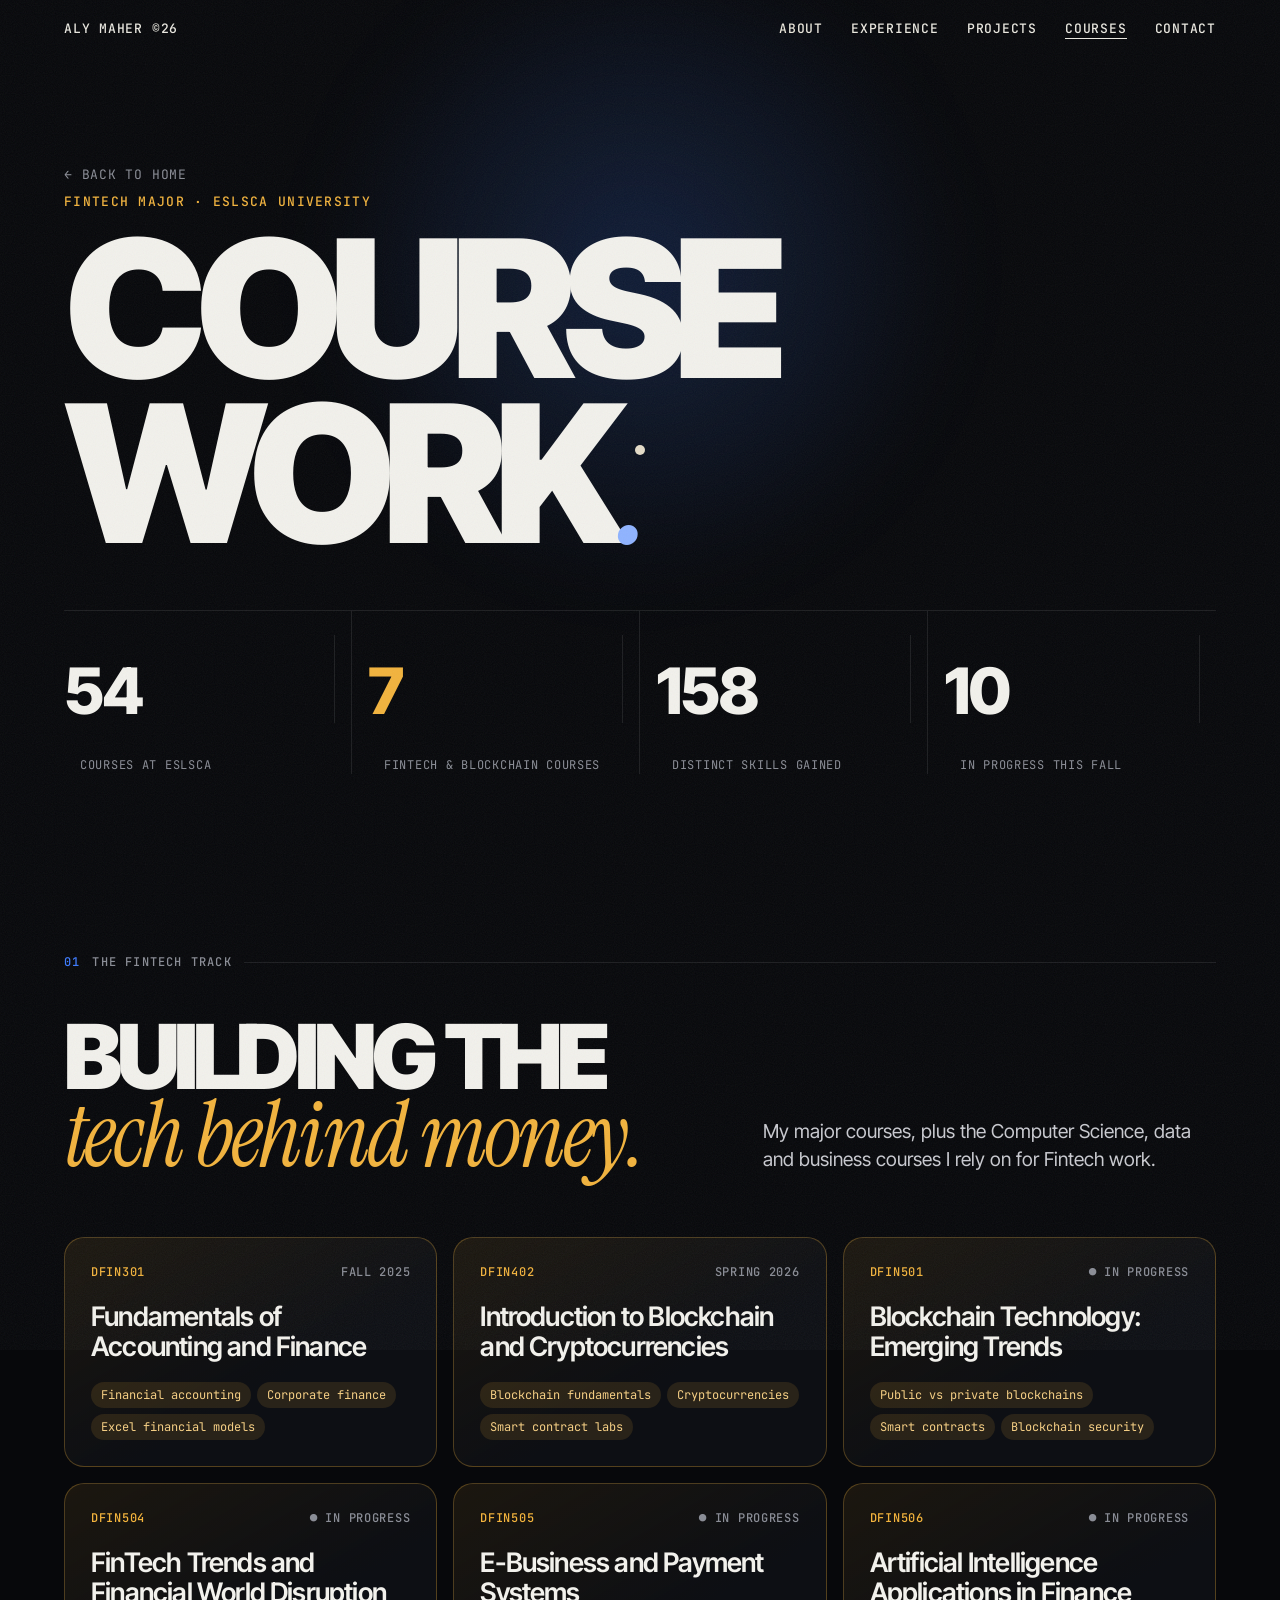
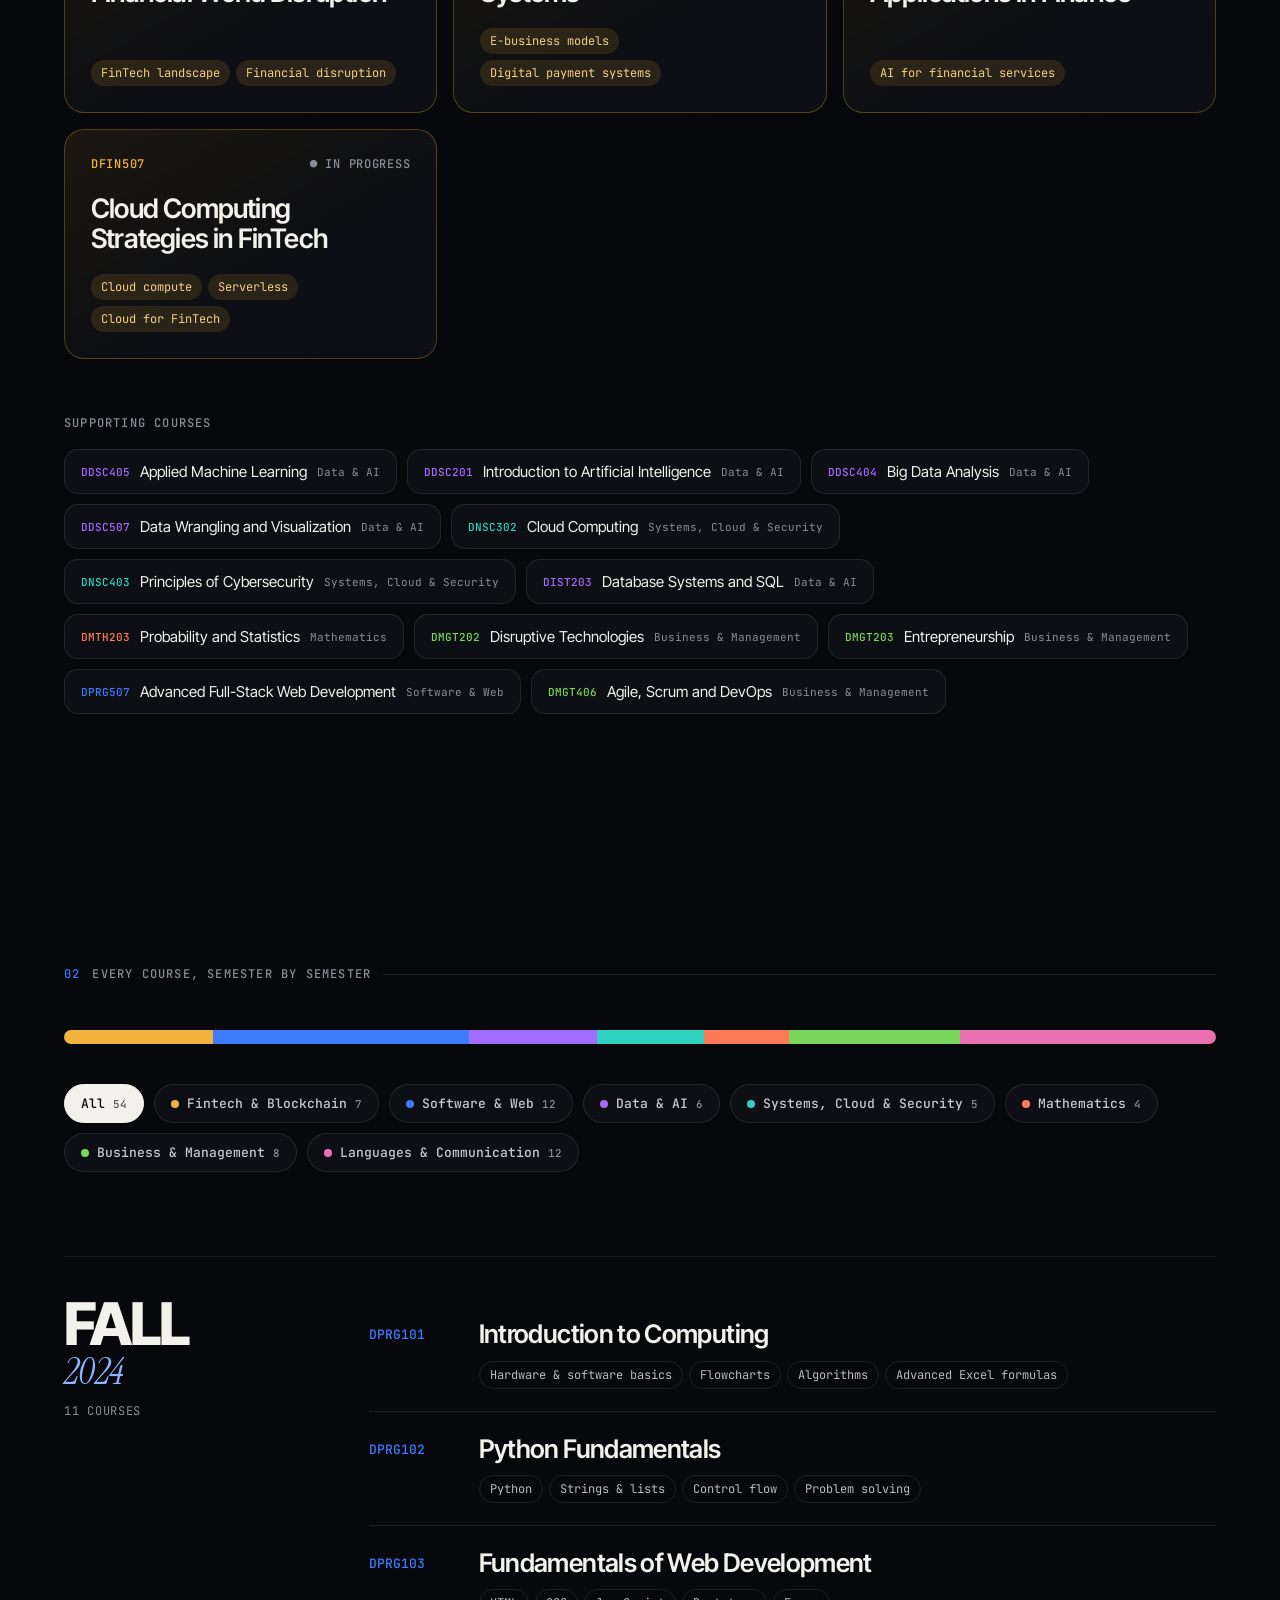
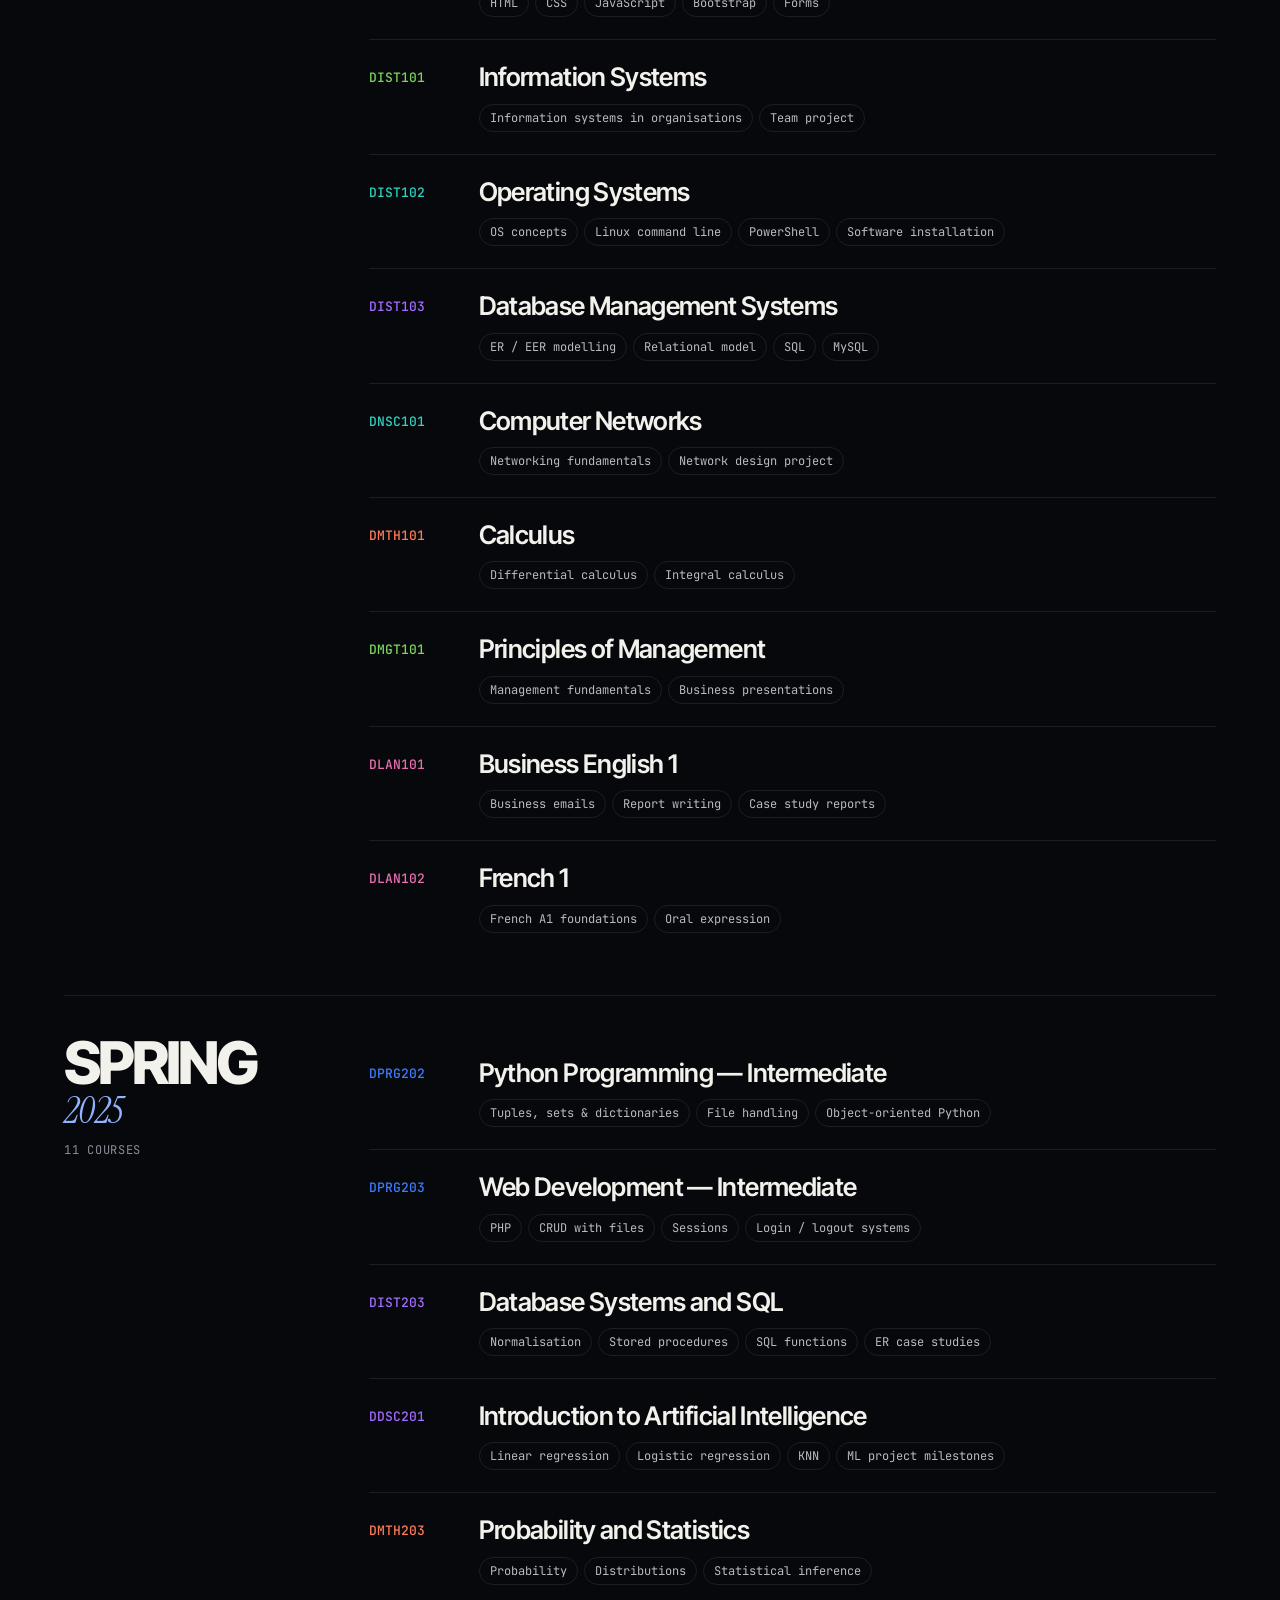
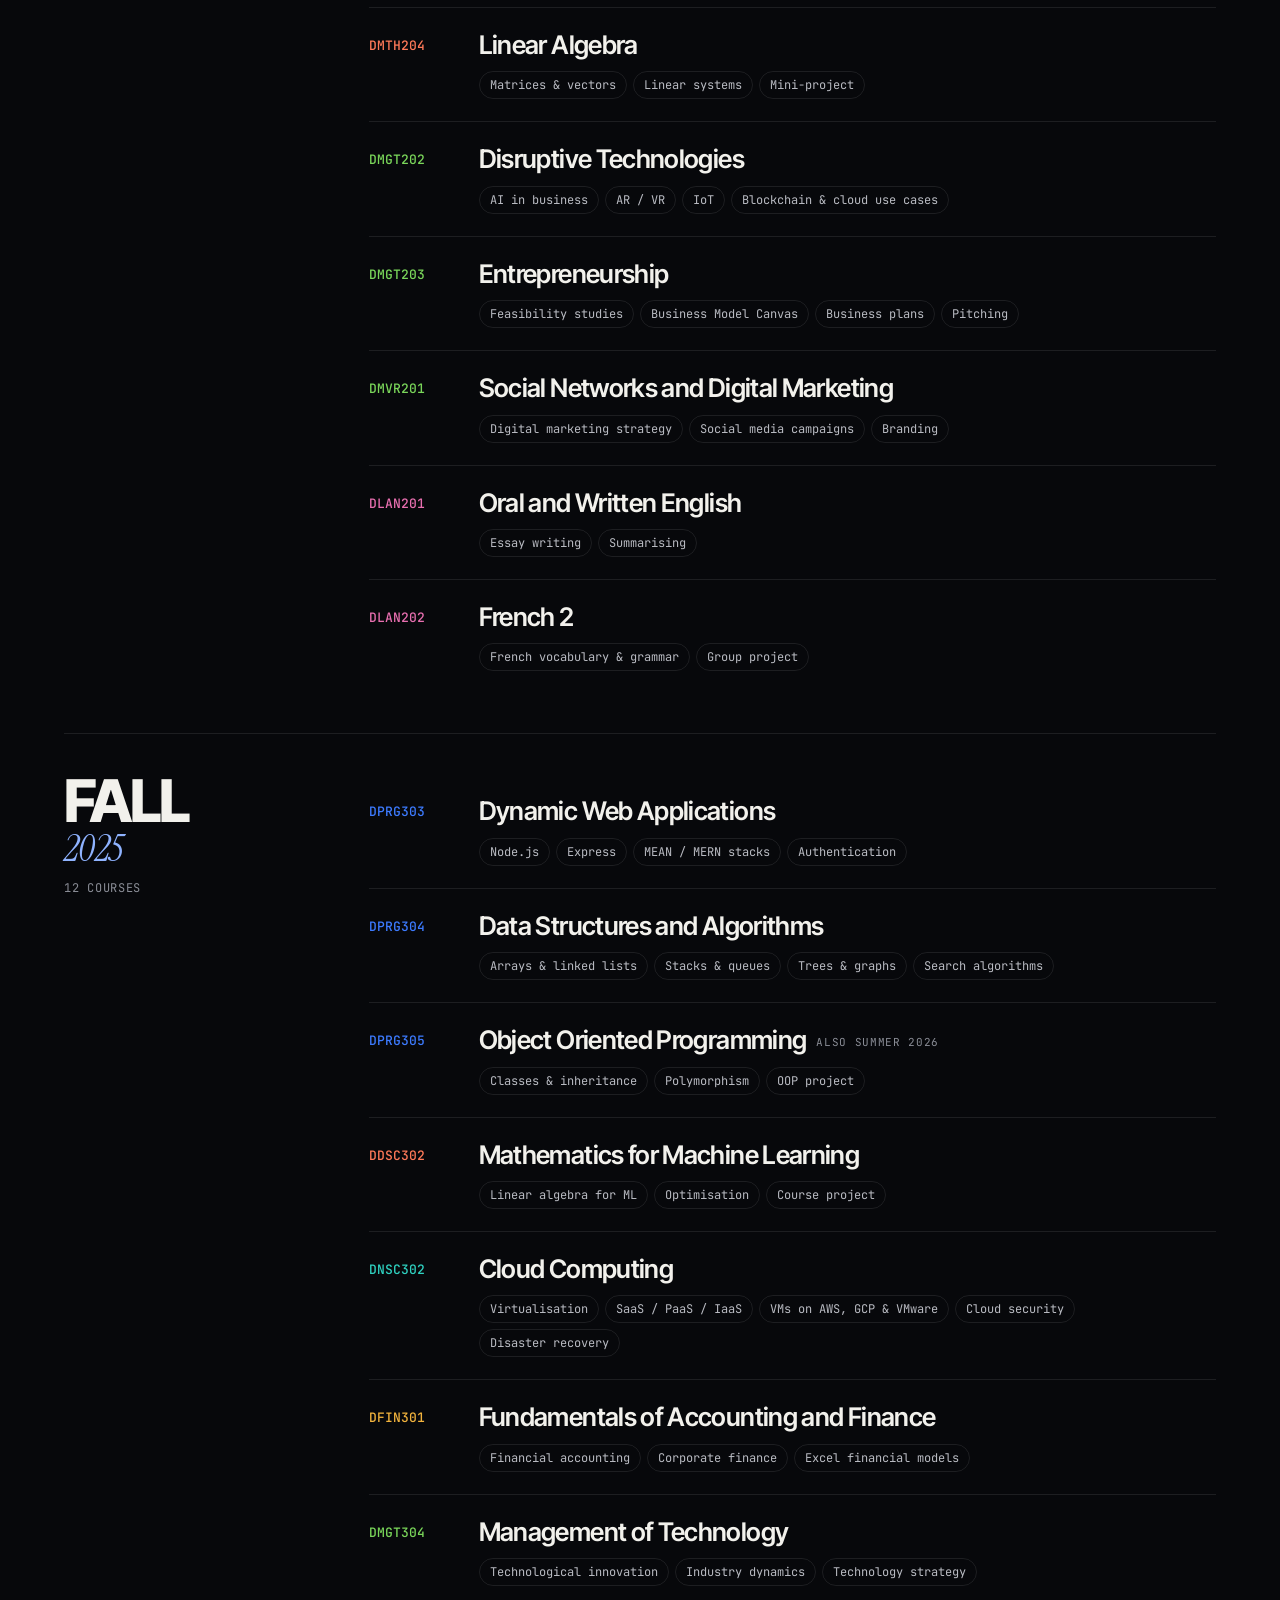
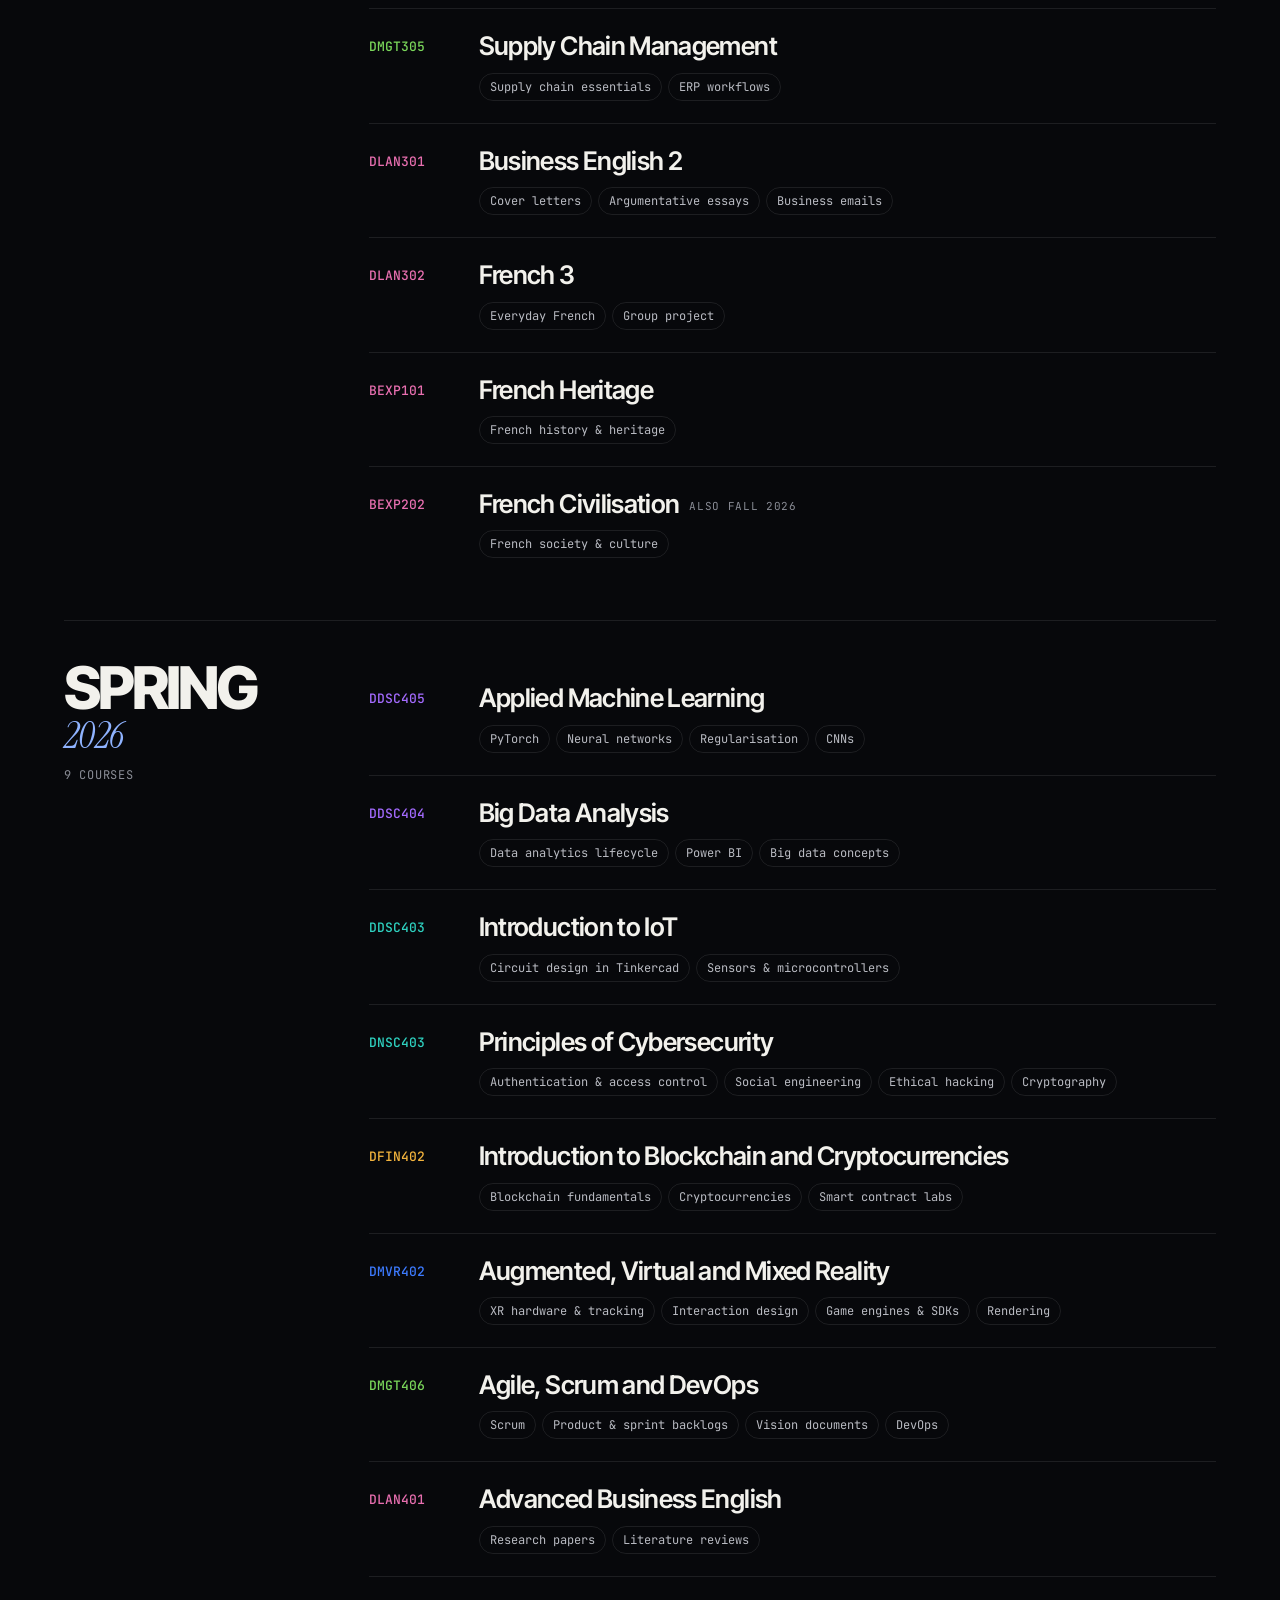
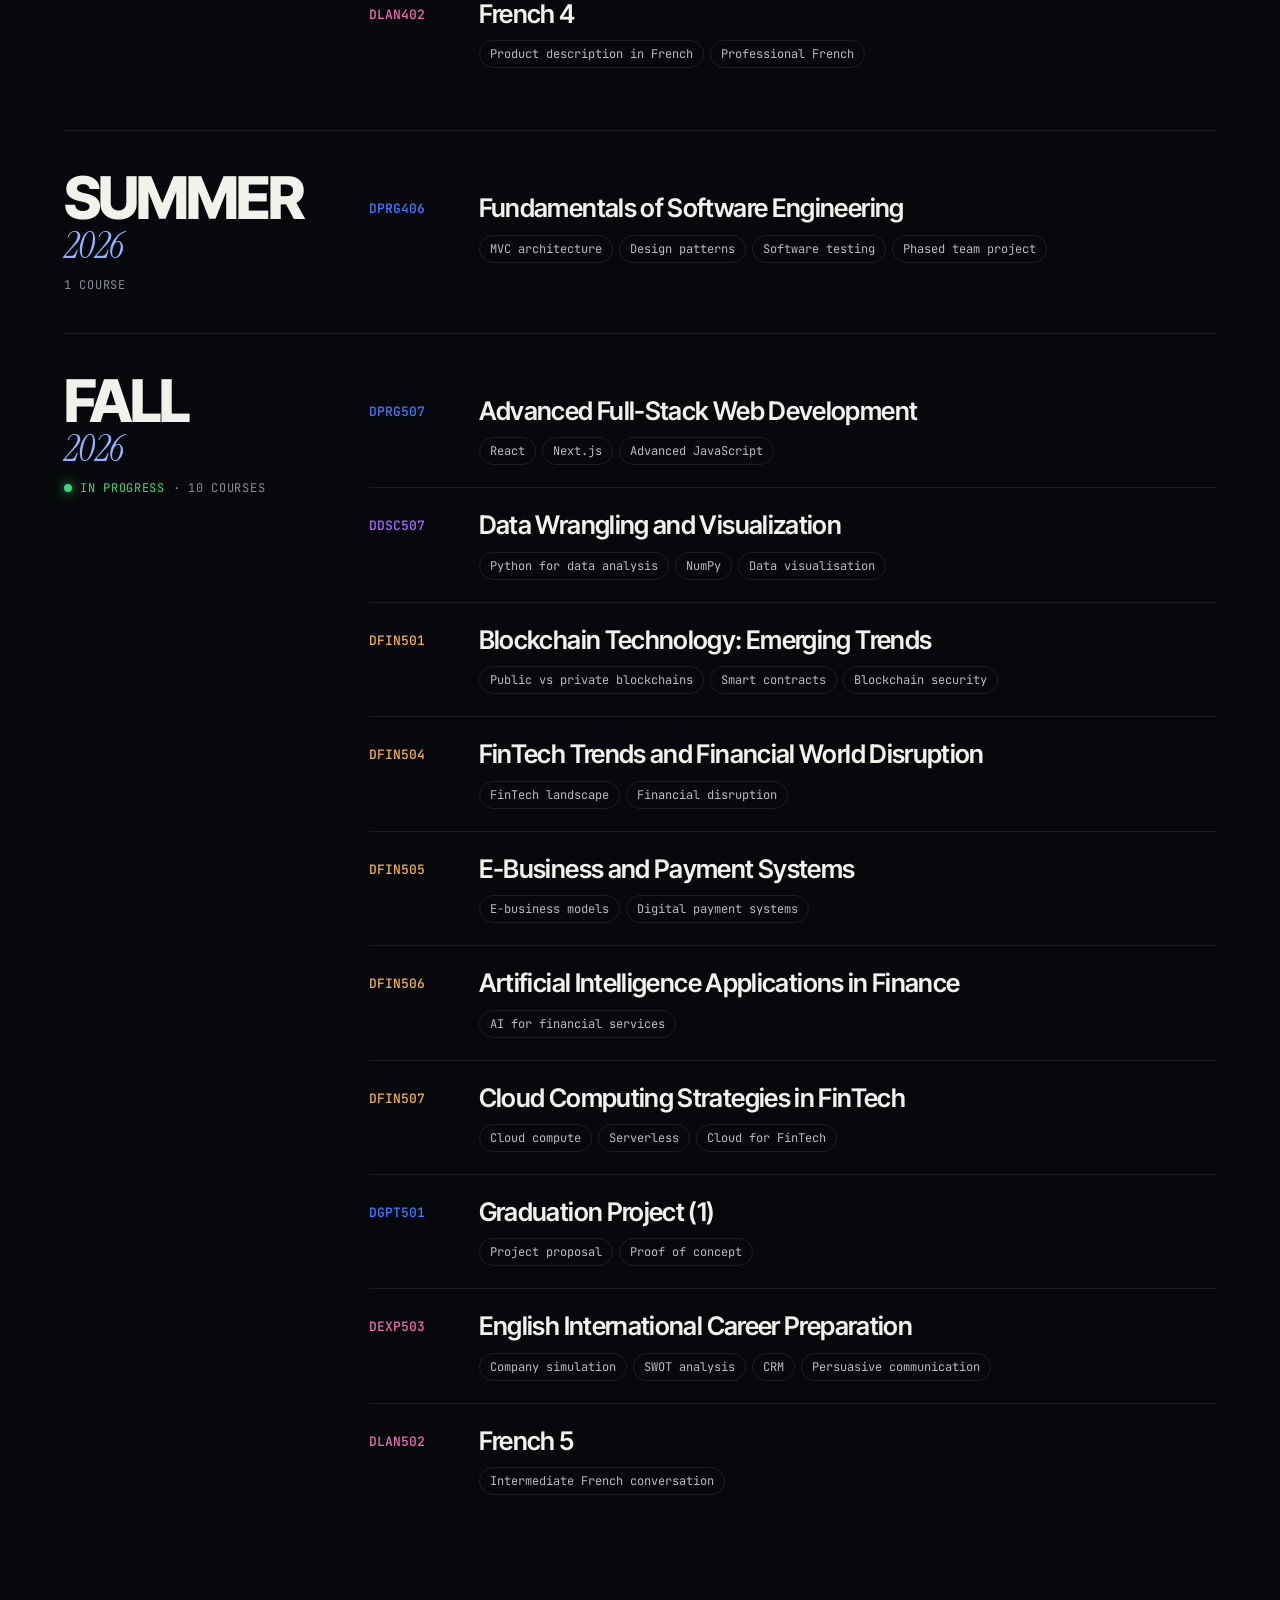
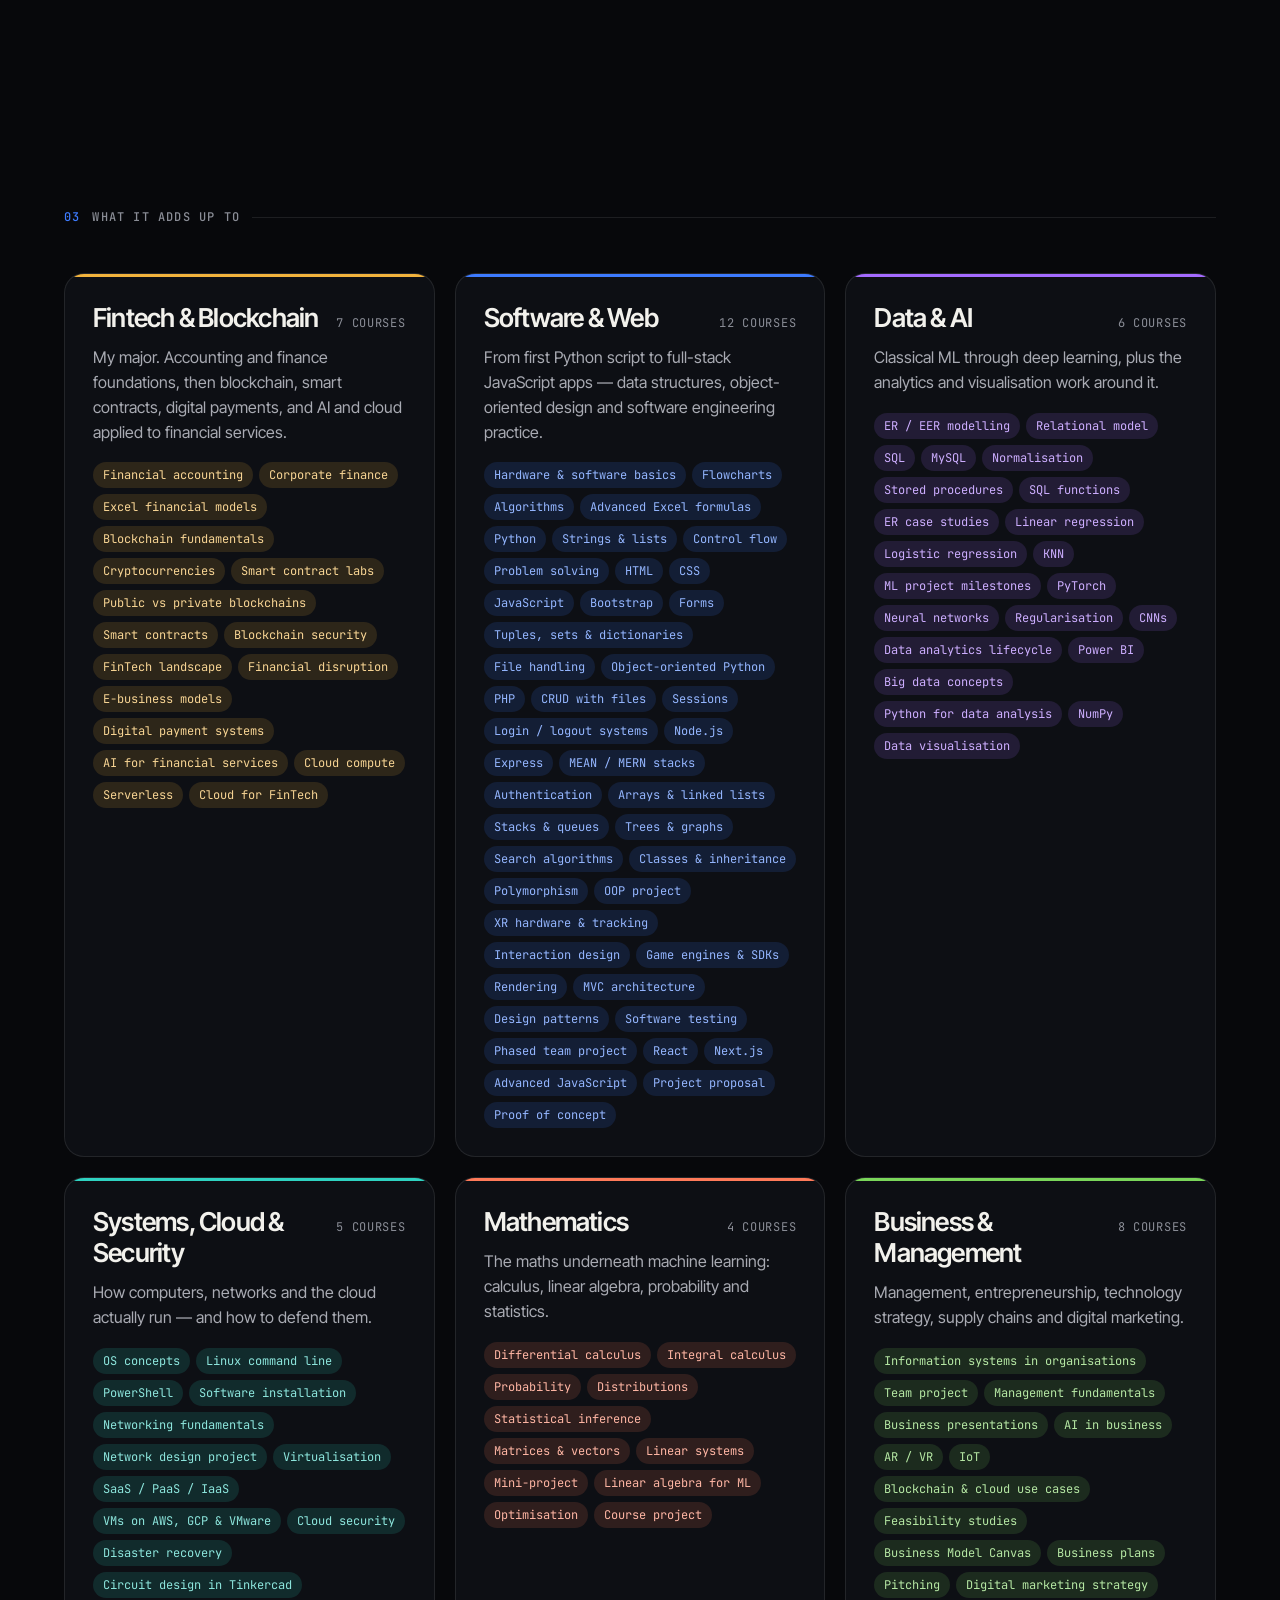
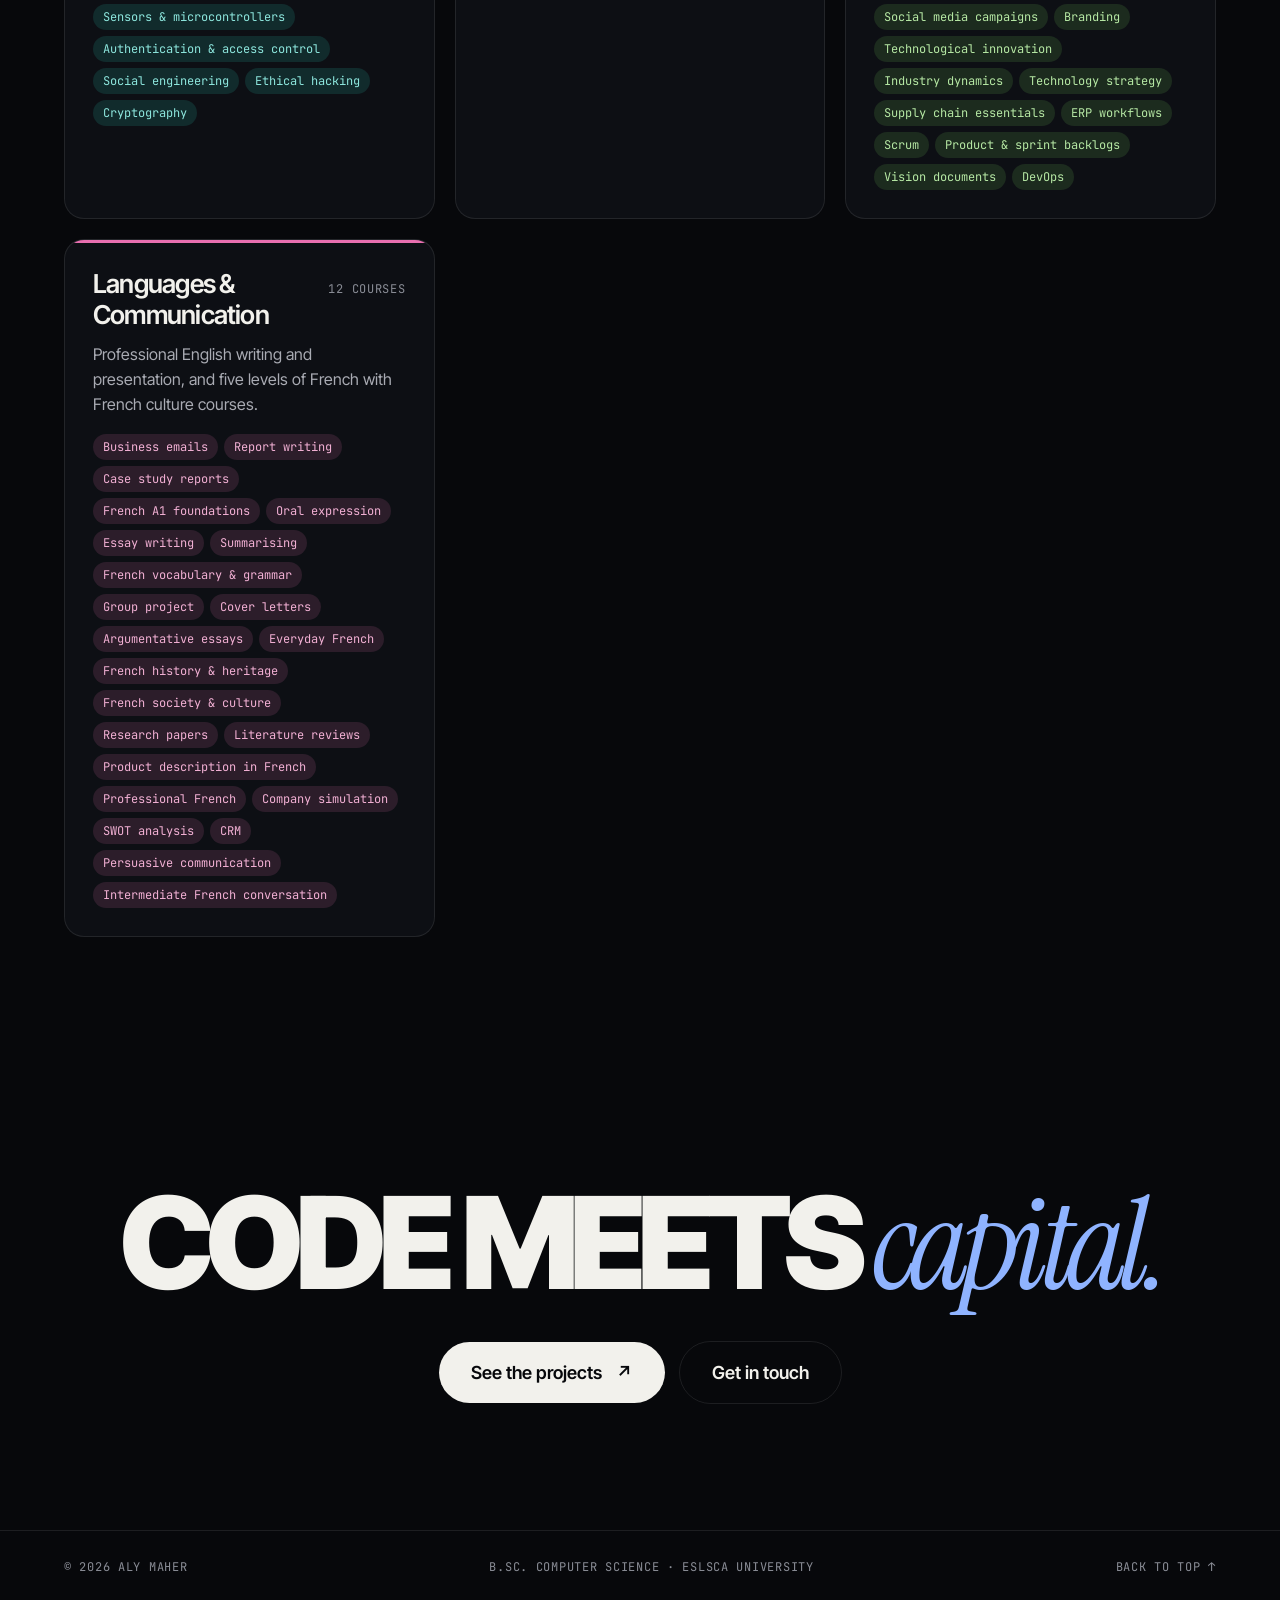
==== commit 384d254f: "Rename to Aly Maher, open to full-time Fintech roles" ====
--- a/courses.html
+++ b/courses.html
@@ -3,8 +3,8 @@
 <head>
 <meta charset="utf-8">
 <meta name="viewport" content="width=device-width, initial-scale=1">
-<title>Fintech Coursework — Aly Hassan</title>
-<meta name="description" content="Every course Aly Hassan has taken at ESLSCA University, and the skills gained from each.">
+<title>Fintech Coursework — Aly Maher</title>
+<meta name="description" content="Every course Aly Maher has taken at ESLSCA University, and the skills gained from each.">
 <link rel="preconnect" href="https://fonts.googleapis.com">
 <link rel="preconnect" href="https://fonts.gstatic.com" crossorigin>
 <link href="https://fonts.googleapis.com/css2?family=Inter+Tight:wght@300;400;500;600;800;900&family=Instrument+Serif:ital@0;1&family=JetBrains+Mono:wght@400;500&display=swap" rel="stylesheet">
@@ -160,7 +160,7 @@
 <div class="orb" id="orb"></div>
 
 <nav>
-  <a href="index.html" class="keep">Aly Hassan ©26</a>
+  <a href="index.html" class="keep">Aly Maher ©26</a>
   <div class="links">
     <a href="index.html#about">About</a><a href="index.html#work">Experience</a><a href="index.html#projects">Projects</a><a href="courses.html" class="cur">Courses</a><a href="index.html#contact" class="keep">Contact</a>
   </div>
@@ -209,7 +209,7 @@
   </section>
 </main>
 
-<footer><span>© 2026 Aly Hassan</span><span>B.Sc. Computer Science · ESLSCA University</span><a href="#top" onclick="scrollTo({top:0});return false">Back to top ↑</a></footer>
+<footer><span>© 2026 Aly Maher</span><span>B.Sc. Computer Science · ESLSCA University</span><a href="#top" onclick="scrollTo({top:0});return false">Back to top ↑</a></footer>
 
 <script>
 const AREAS = {
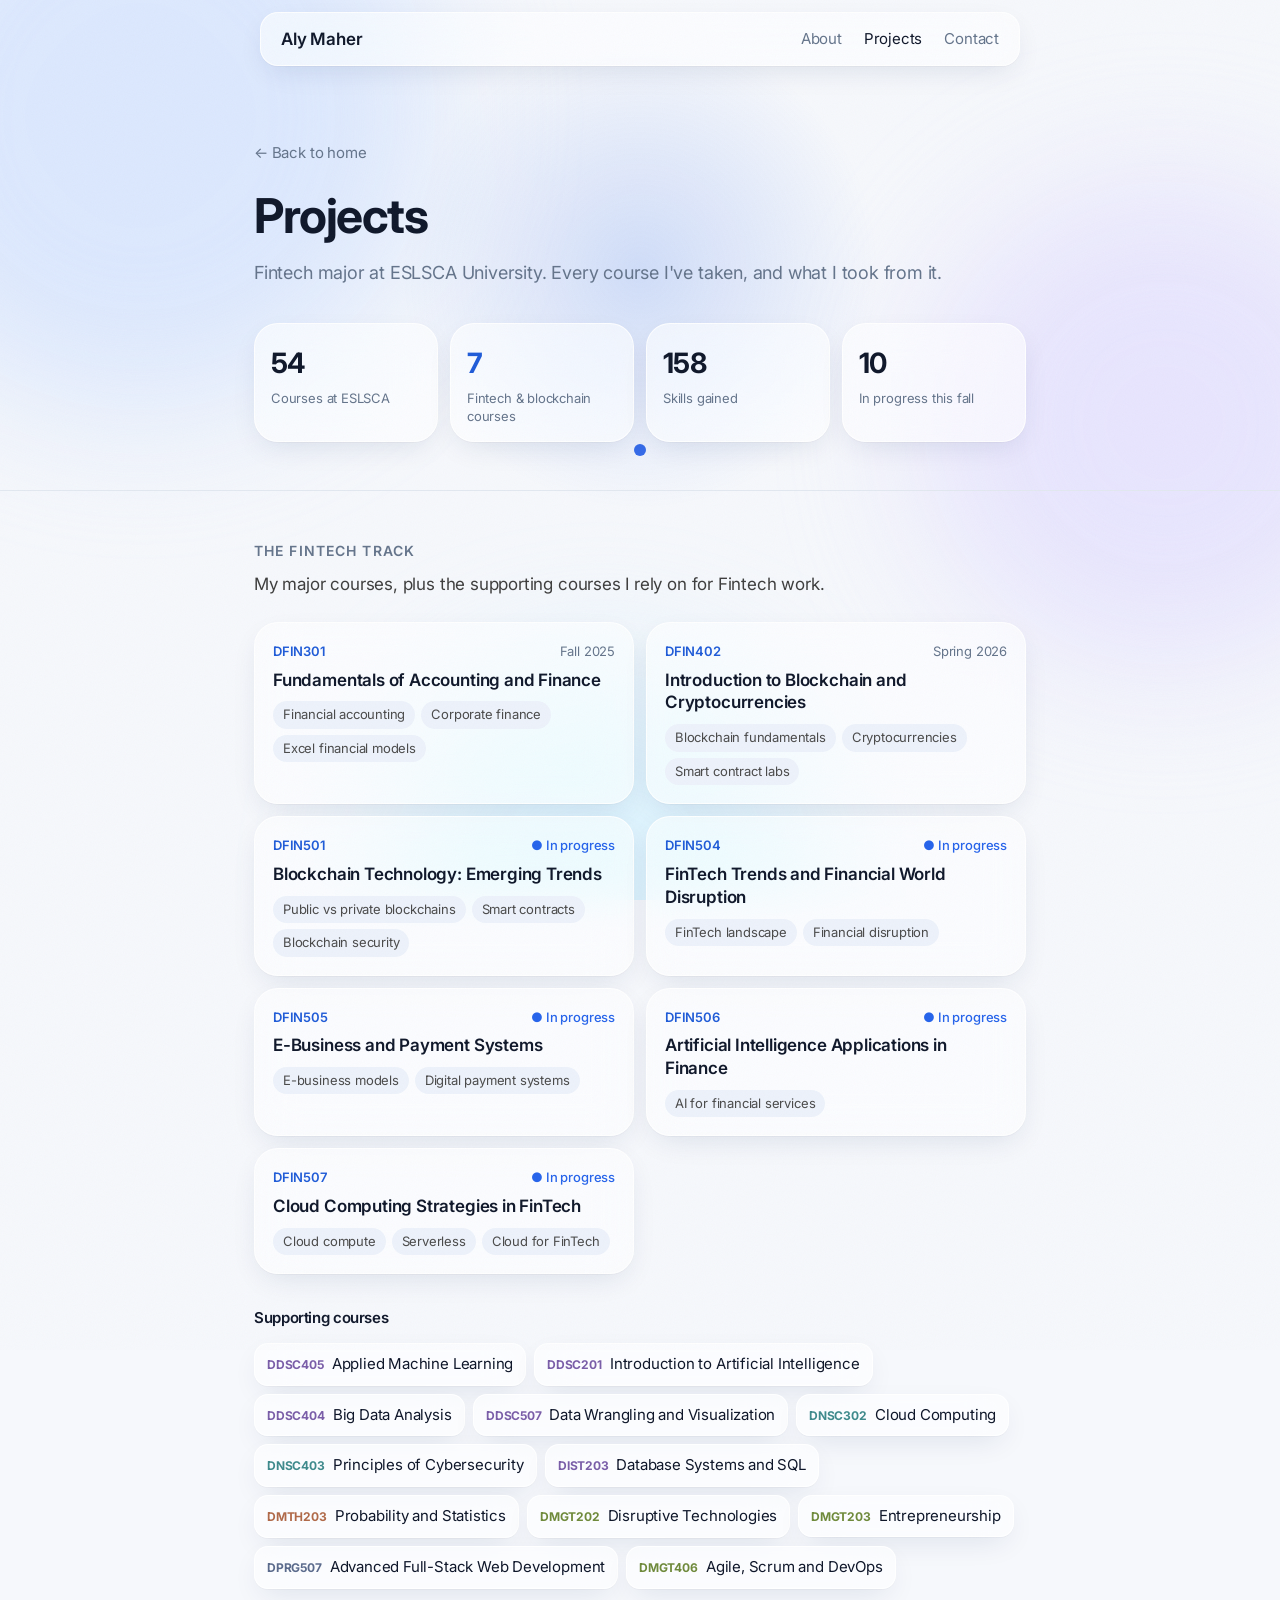
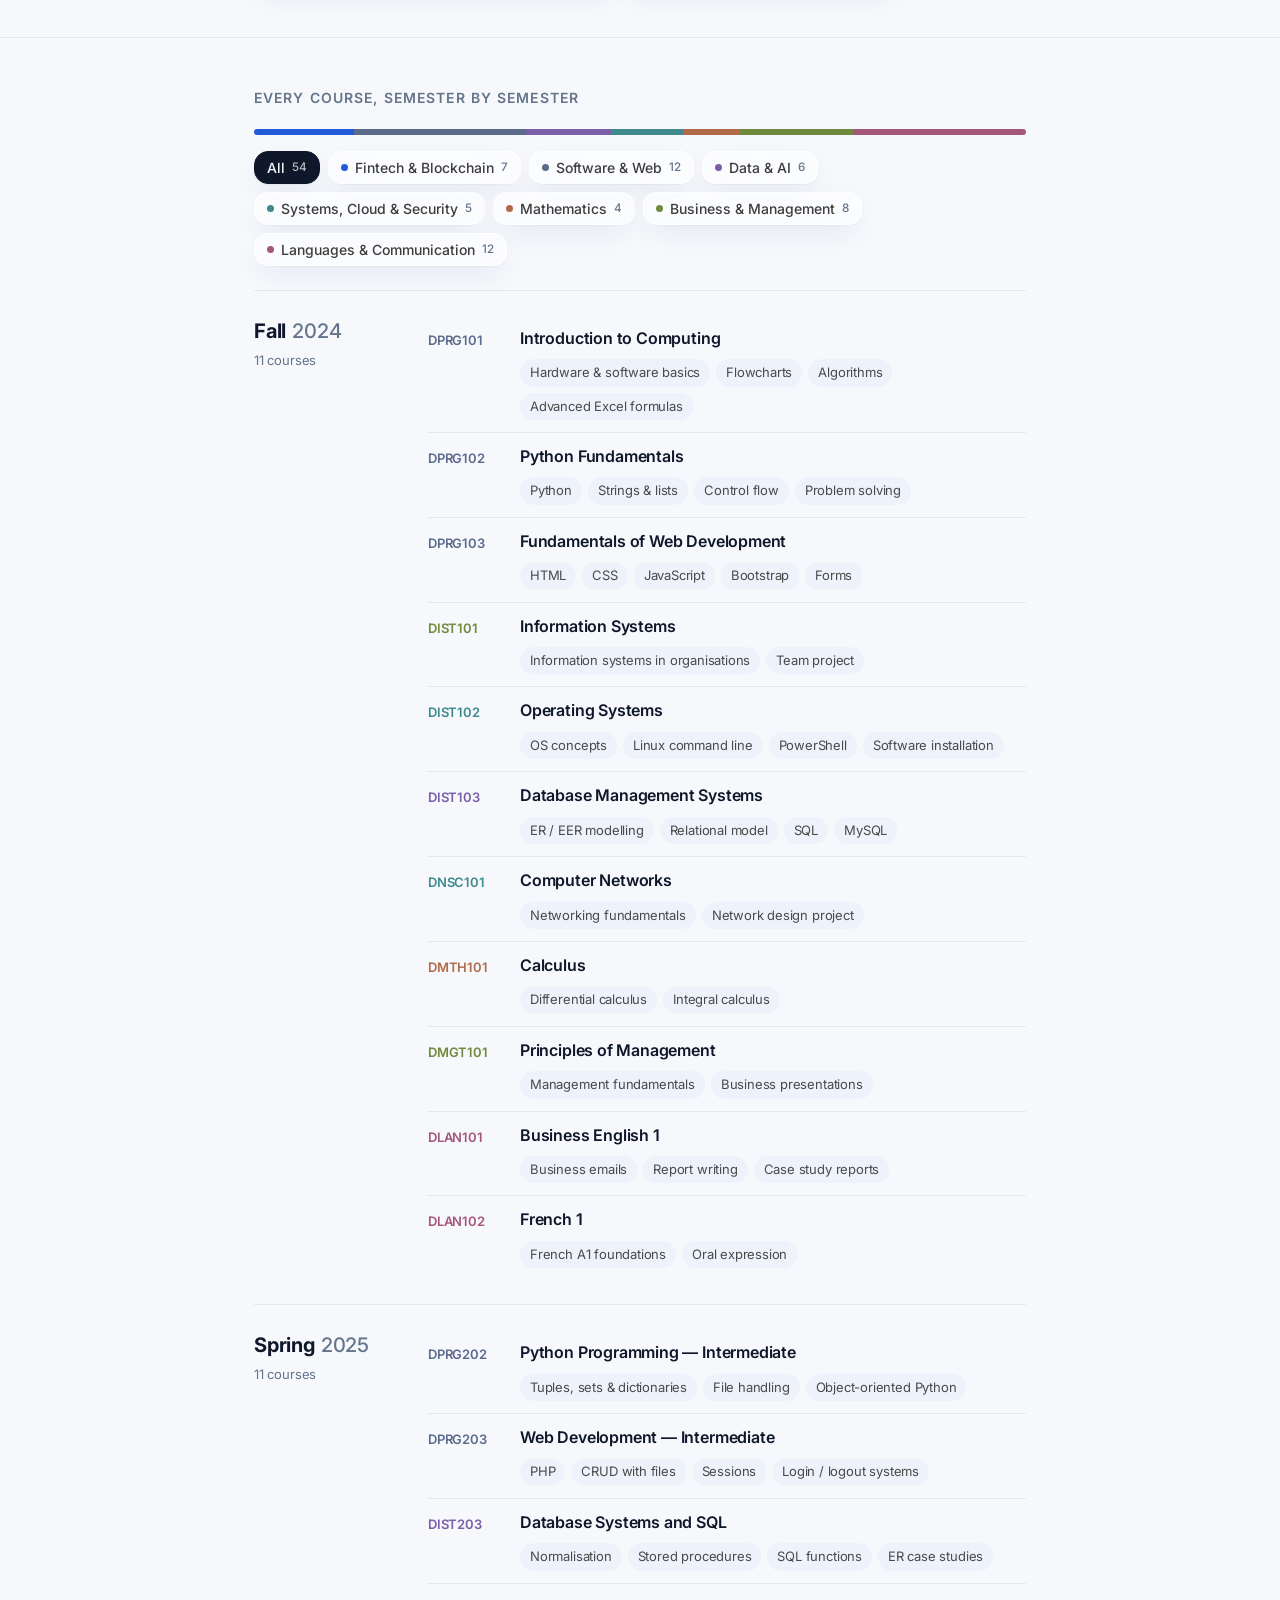
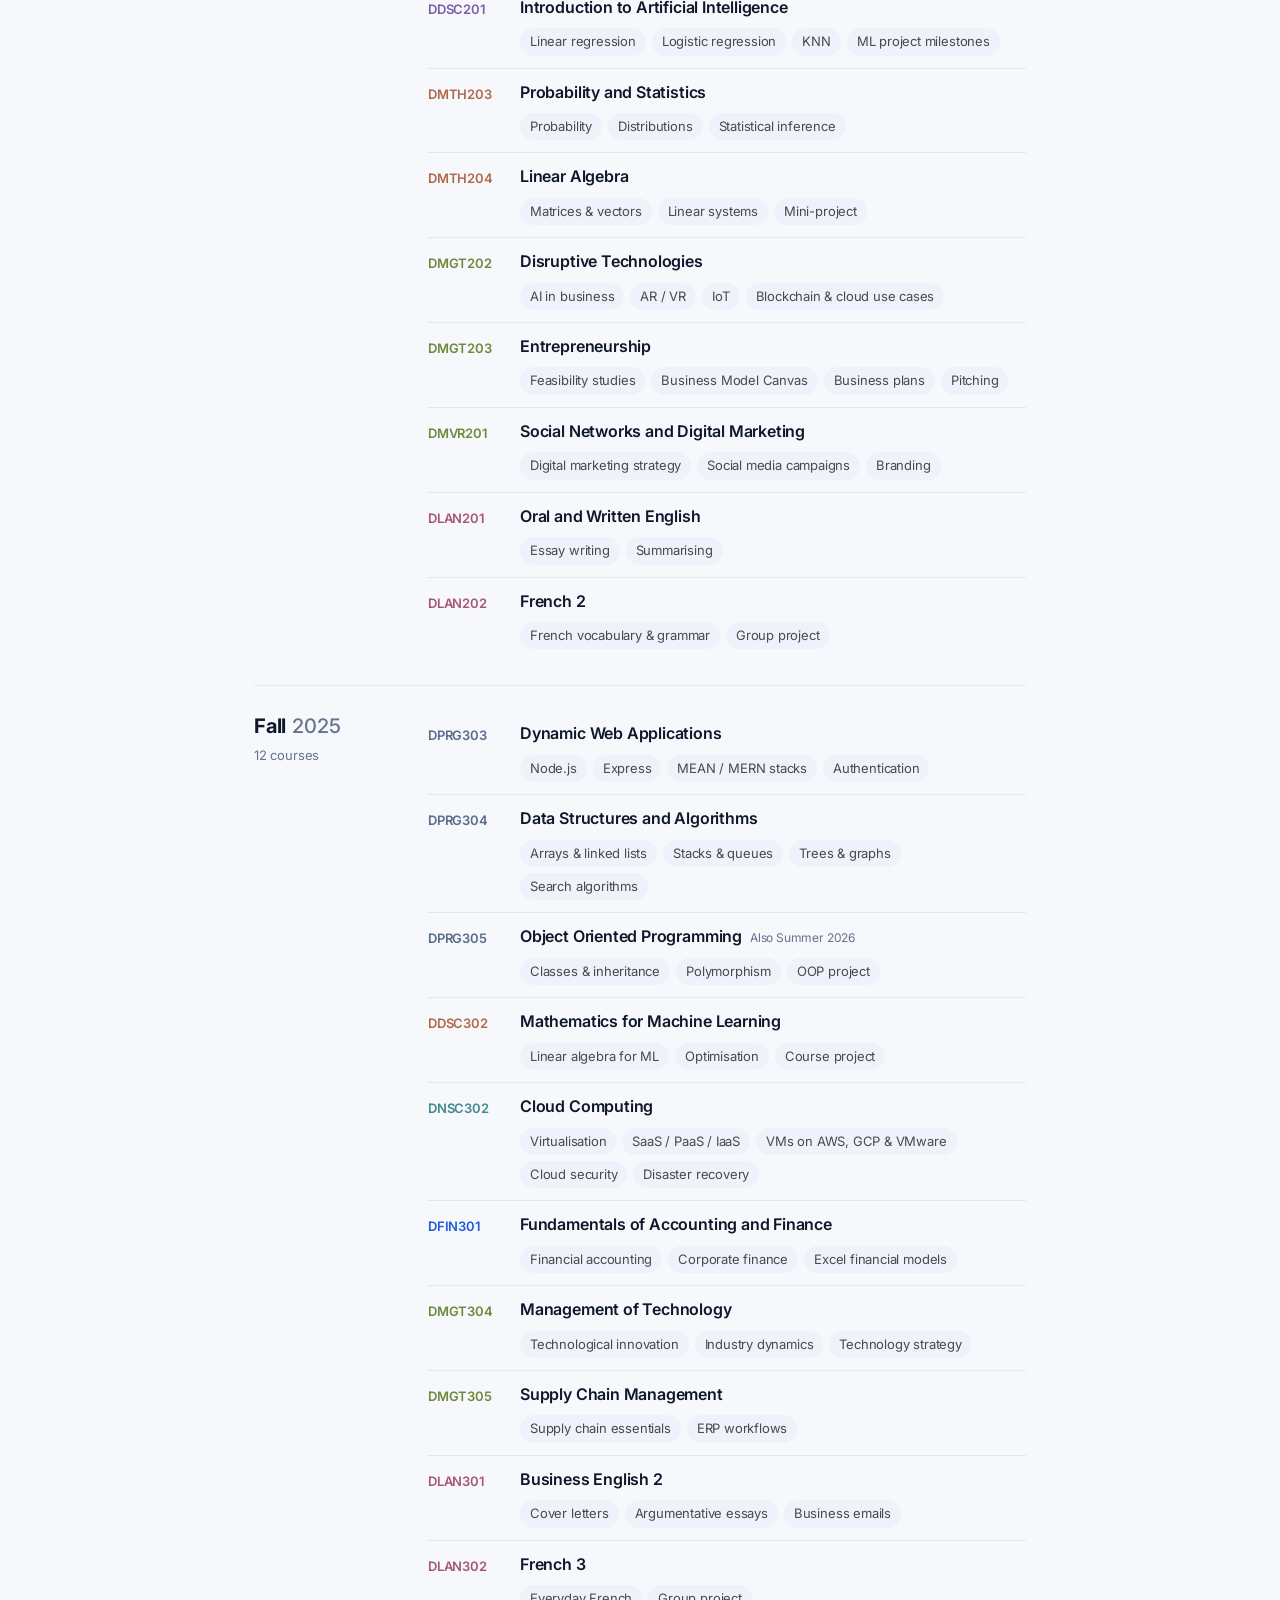
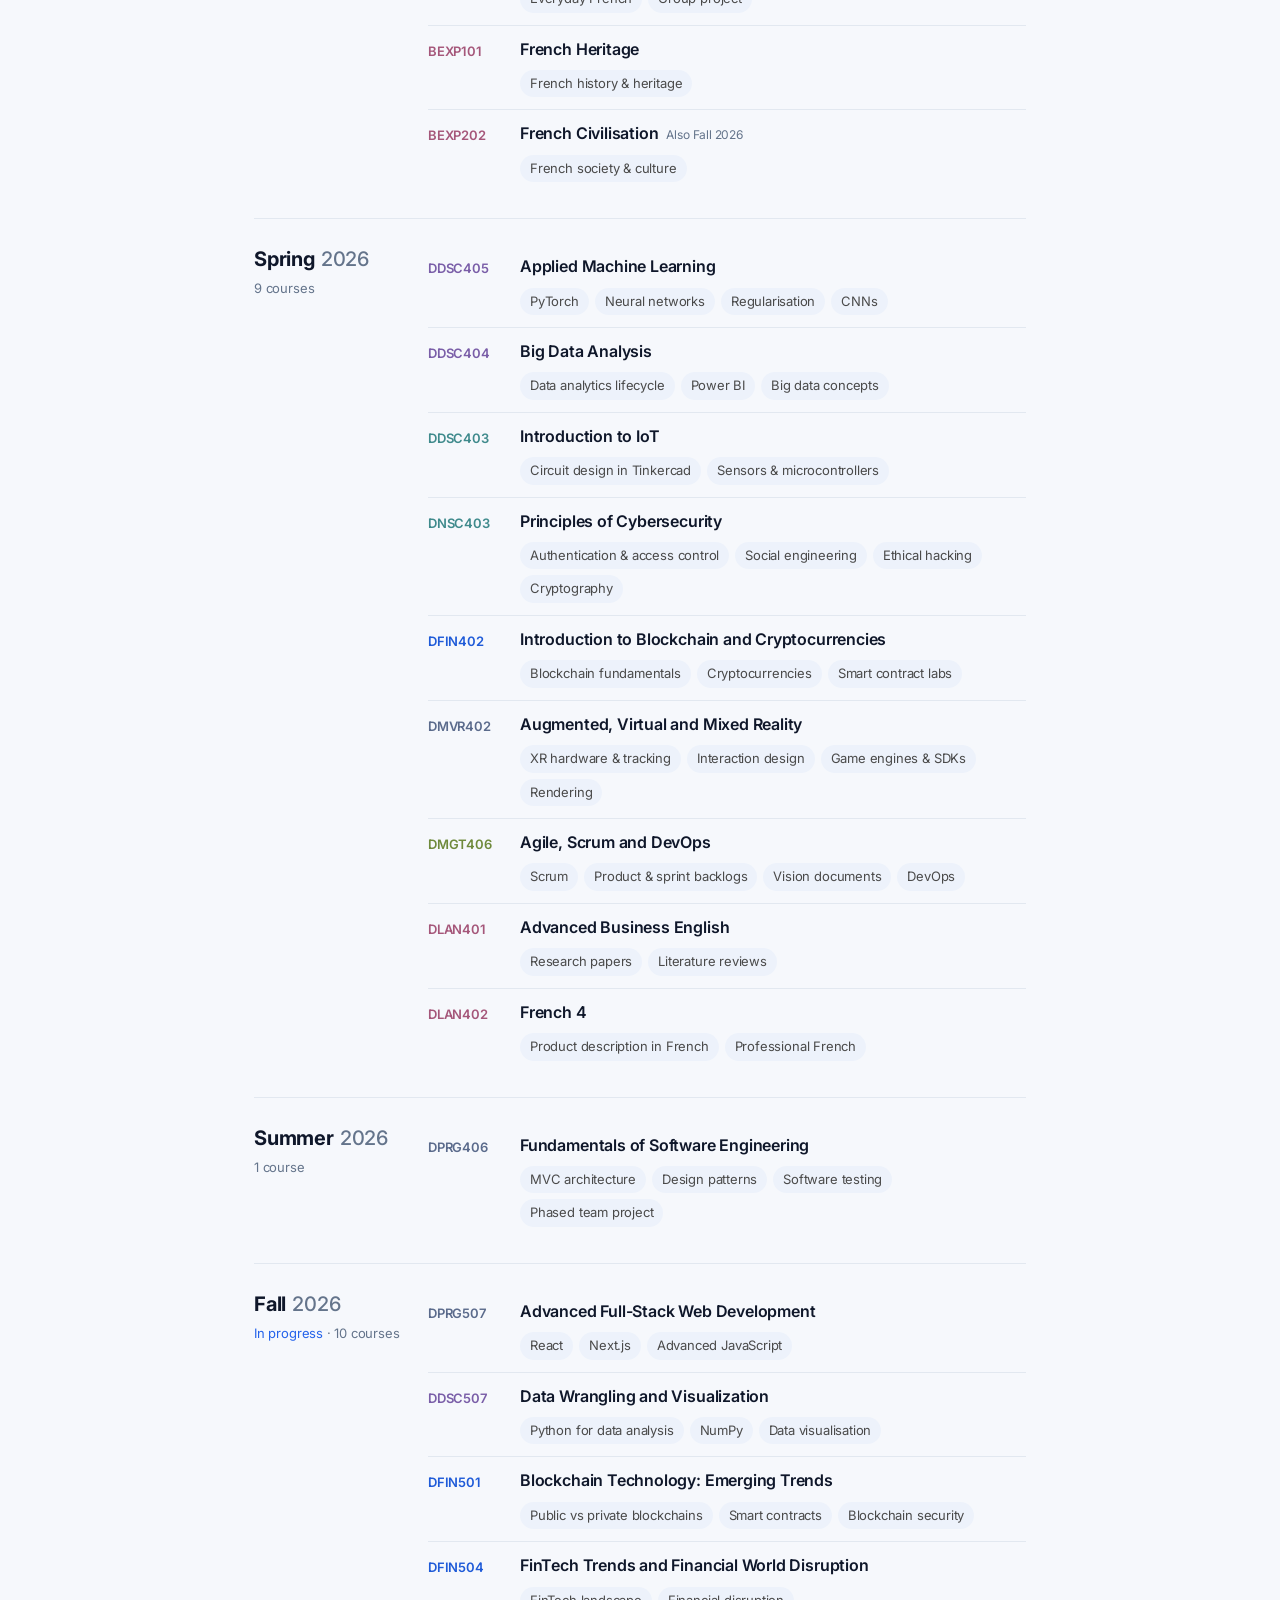
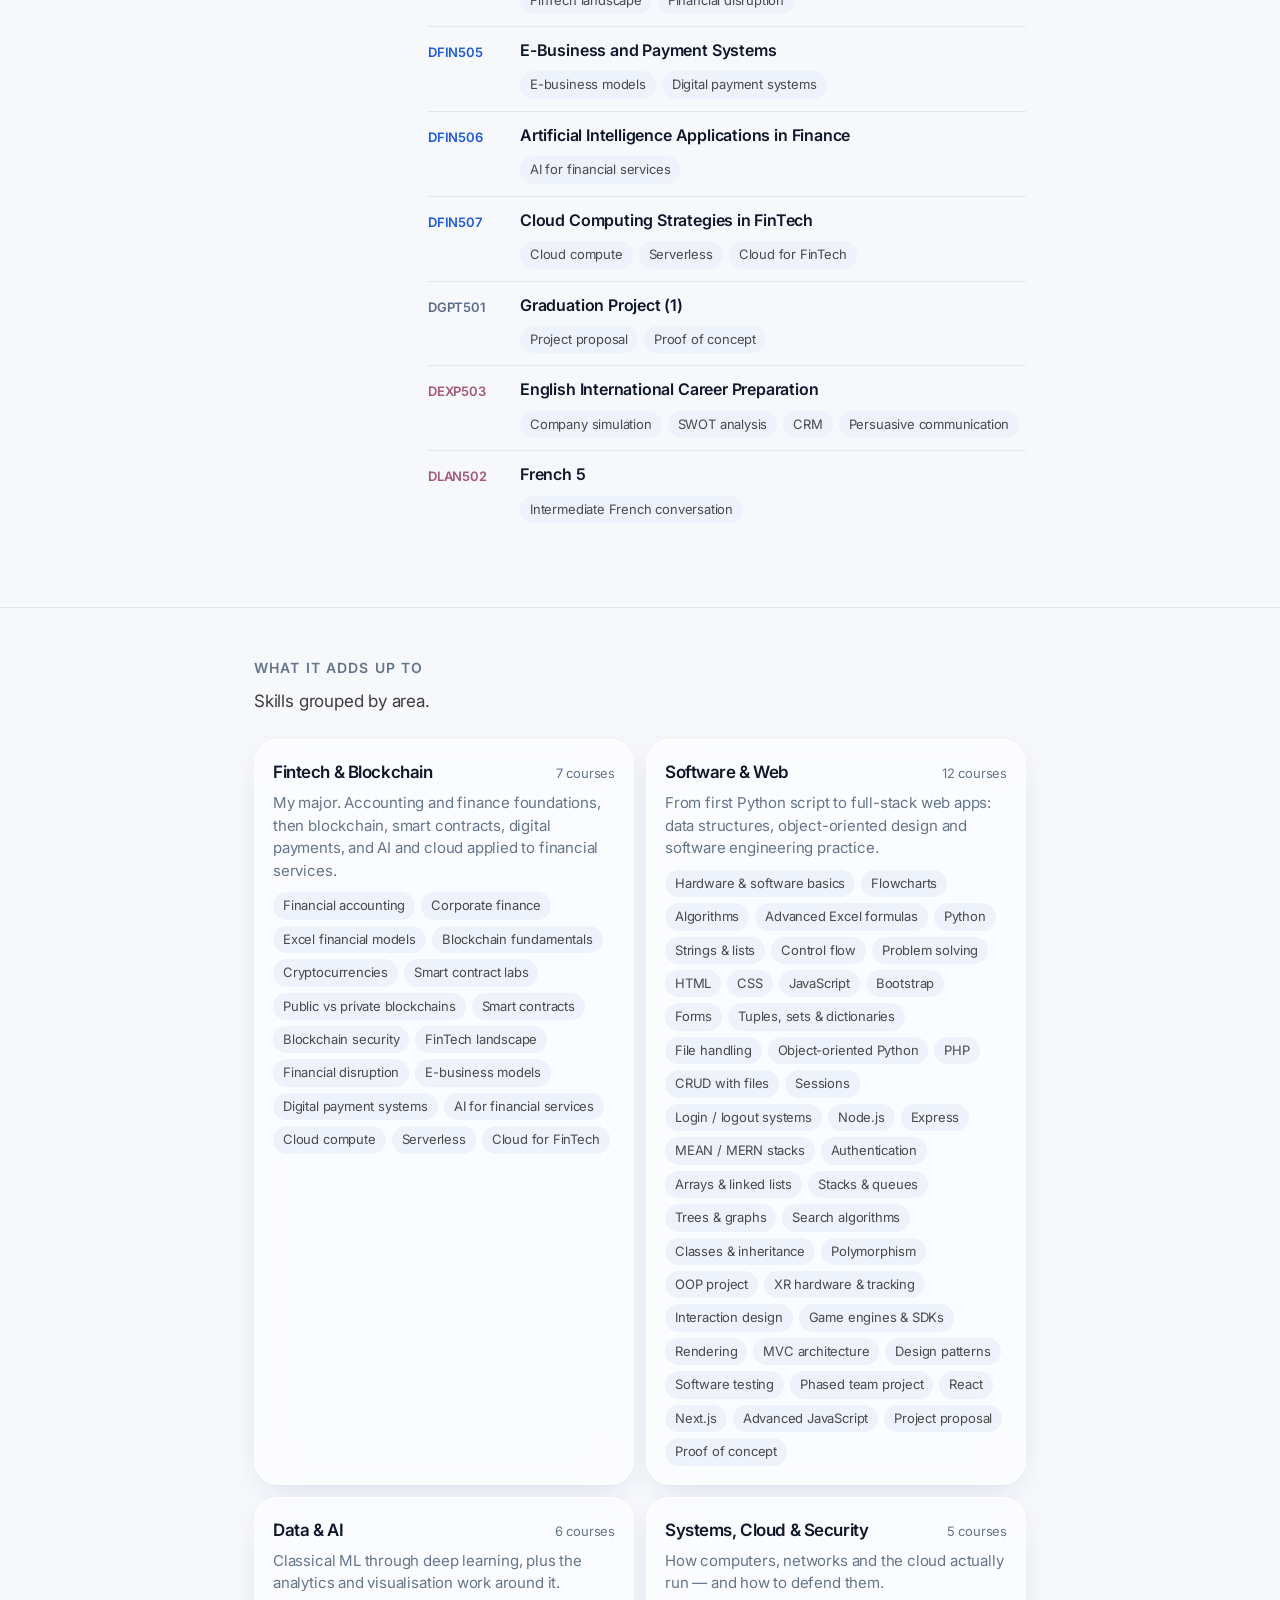
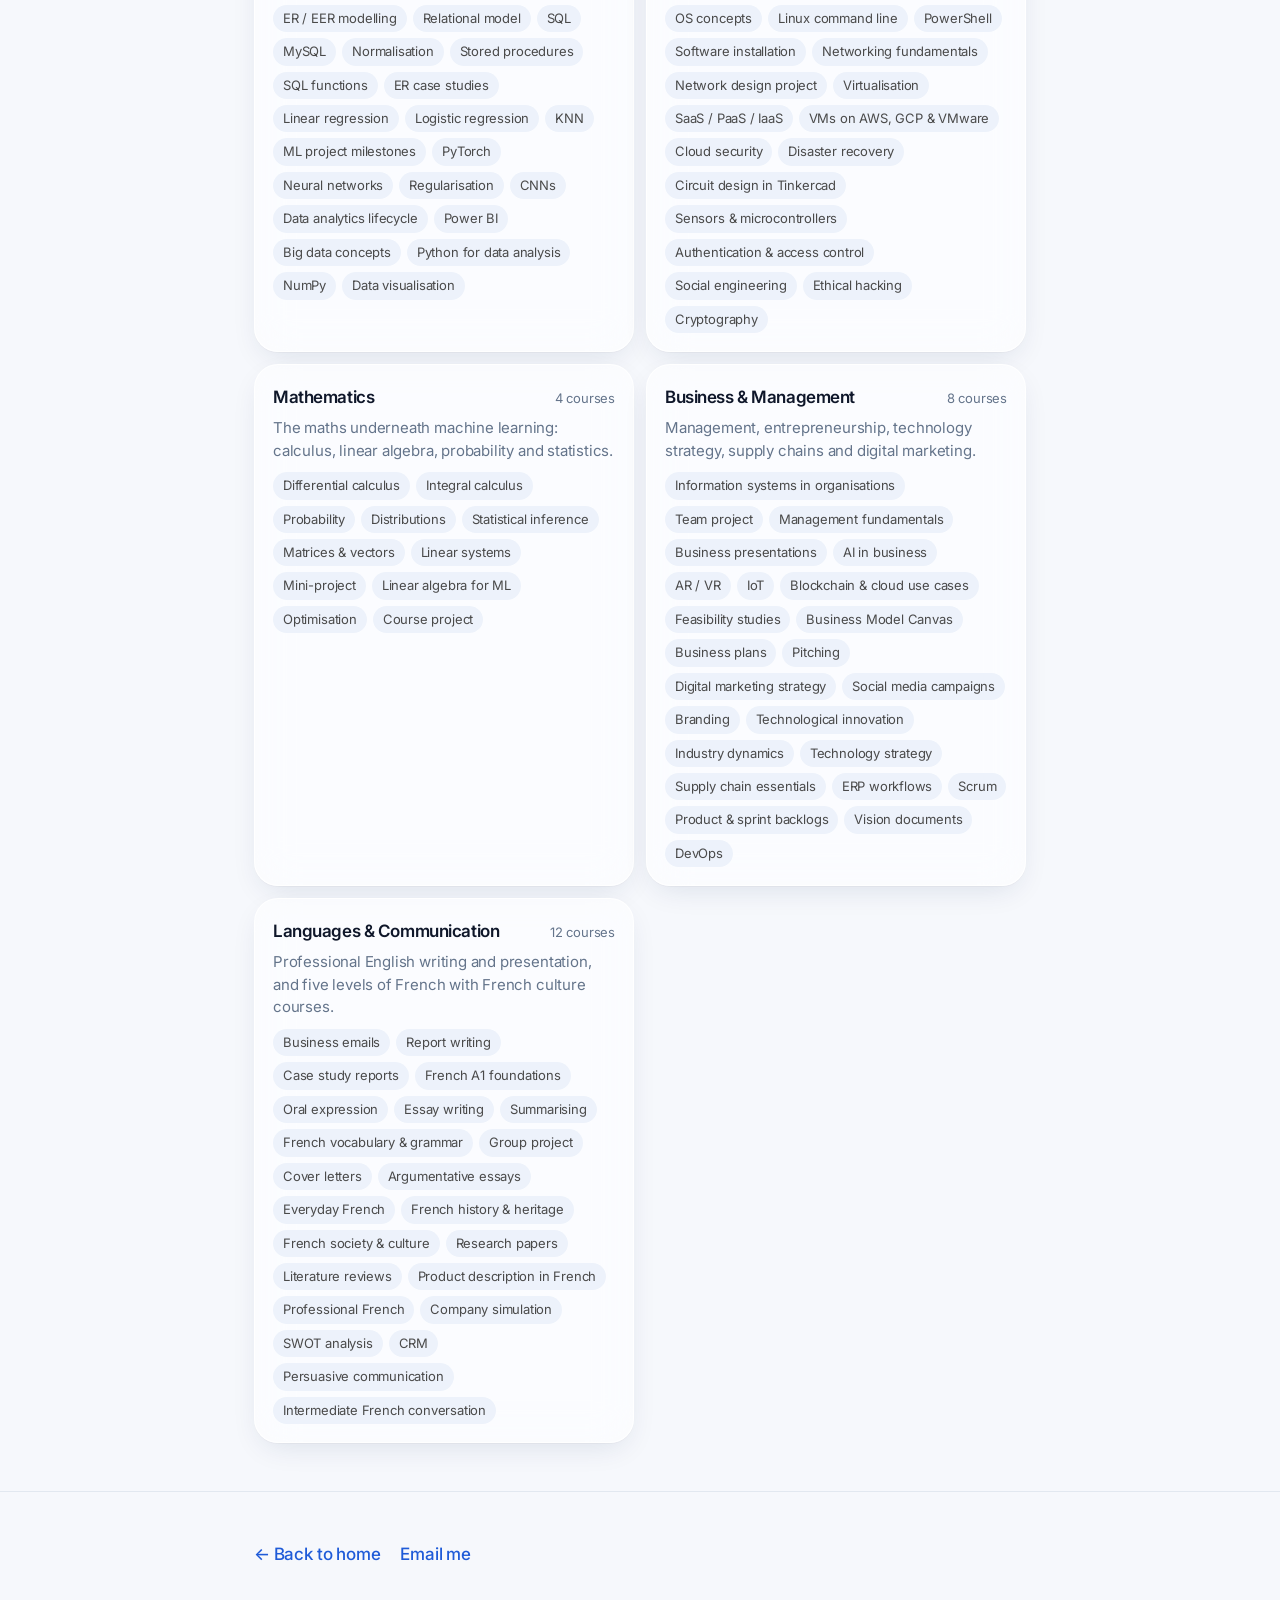
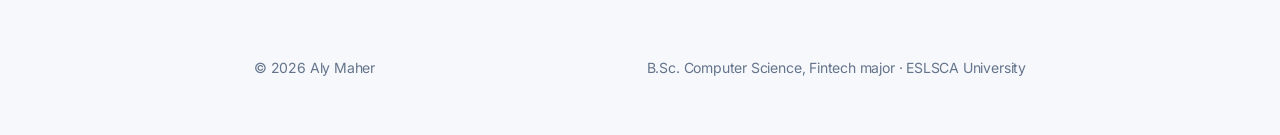
==== commit 341c3596: "Add files via upload" ====
--- a/courses.html
+++ b/courses.html
@@ -3,218 +3,153 @@
 <head>
 <meta charset="utf-8">
 <meta name="viewport" content="width=device-width, initial-scale=1">
-<title>Fintech Coursework — Aly Maher</title>
+<title>Projects — Aly Maher</title>
 <meta name="description" content="Every course Aly Maher has taken at ESLSCA University, and the skills gained from each.">
 <link rel="preconnect" href="https://fonts.googleapis.com">
 <link rel="preconnect" href="https://fonts.gstatic.com" crossorigin>
-<link href="https://fonts.googleapis.com/css2?family=Inter+Tight:wght@300;400;500;600;800;900&family=Instrument+Serif:ital@0;1&family=JetBrains+Mono:wght@400;500&display=swap" rel="stylesheet">
+<link href="https://fonts.googleapis.com/css2?family=Inter:wght@400;500;600;700&family=Instrument+Serif:ital@0;1&display=swap" rel="stylesheet">
 <style>
 :root{
-  --bg:#07080b; --bg2:#0d0f14; --fg:#f2f1ec; --muted:#8a8d96; --line:rgba(255,255,255,.09);
-  --accent:#3d7bff; --accent2:#8fb3ff; --gold:#f2b33d;
-  --sans:"Inter Tight",system-ui,sans-serif; --serif:"Instrument Serif",Georgia,serif; --mono:"JetBrains Mono",ui-monospace,monospace;
-  --pad:clamp(16px,5vw,72px);
-  /* area colours */
-  --a-prog:#3d7bff; --a-data:#a46bff; --a-fin:#f2b33d; --a-infra:#2fd2c1; --a-math:#ff7a59; --a-biz:#7ad65a; --a-lang:#e86fb0;
+  --bg:#f6f8fc; --fg:#0f172a; --muted:#64748b; --line:#e2e8f0; --accent:#1f5bd8; --soft:#edf2fb;
+  --sans:"Inter",system-ui,-apple-system,sans-serif;
+  --a-fin:#1f5bd8; --a-prog:#5b6b8c; --a-data:#7a5ea8; --a-infra:#3f8a8c; --a-math:#b06a4a; --a-biz:#6f8a3c; --a-lang:#a5577a;
 }
 *{box-sizing:border-box;margin:0;padding:0}
 html{scroll-behavior:smooth}
-body{background:var(--bg);color:var(--fg);font-family:var(--sans);overflow-x:hidden;-webkit-font-smoothing:antialiased}
-a{color:inherit;text-decoration:none}
+body{background:var(--bg);color:var(--fg);font:400 17px/1.65 var(--sans);-webkit-font-smoothing:antialiased}
+a{color:inherit}
 ::selection{background:var(--accent);color:#fff}
-body::after{content:"";position:fixed;inset:-50%;pointer-events:none;z-index:100;opacity:.06;
-  background-image:url("data:image/svg+xml,%3Csvg xmlns='http://www.w3.org/2000/svg' width='160' height='160'%3E%3Cfilter id='n'%3E%3CfeTurbulence type='fractalNoise' baseFrequency='.9' numOctaves='3'/%3E%3C/filter%3E%3Crect width='100%25' height='100%25' filter='url(%23n)'/%3E%3C/svg%3E");
-  animation:grain 1s steps(4) infinite}
-@keyframes grain{25%{transform:translate(-3%,2%)}50%{transform:translate(2%,-3%)}75%{transform:translate(-1%,3%)}}
-.orb{position:fixed;width:60vmax;height:60vmax;border-radius:50%;pointer-events:none;z-index:0;
-  background:radial-gradient(circle,rgba(61,123,255,.2),transparent 60%);filter:blur(40px);left:50%;top:30%;transform:translate(-50%,-50%);transition:transform 1.2s cubic-bezier(.2,.8,.2,1)}
-.cursor{position:fixed;left:0;top:0;width:10px;height:10px;border-radius:50%;background:var(--fg);pointer-events:none;z-index:200;mix-blend-mode:difference;transform:translate(-50%,-50%);transition:width .3s,height .3s}
-.cursor.big{width:64px;height:64px}
-@media (hover:none){.cursor{display:none}}
-
-nav{position:fixed;top:0;left:0;right:0;z-index:50;display:flex;justify-content:space-between;align-items:center;padding:22px var(--pad);
-  font:500 13px/1 var(--mono);text-transform:uppercase;letter-spacing:.06em;mix-blend-mode:difference}
-nav .links{display:flex;gap:28px}
-nav .links a{position:relative}
-nav .links a::after{content:"";position:absolute;left:0;bottom:-4px;height:1px;width:100%;background:currentColor;transform:scaleX(0);transform-origin:right;transition:transform .4s}
-nav .links a:hover::after,nav .links a.cur::after{transform:scaleX(1);transform-origin:left}
-@media (max-width:700px){nav .links a:not(.keep){display:none}}
-
-main{position:relative;z-index:1}
-section,.hero{padding:clamp(80px,14vh,160px) var(--pad)}
-.label{font:500 12px var(--mono);color:var(--muted);text-transform:uppercase;letter-spacing:.1em;display:flex;align-items:center;gap:12px;margin-bottom:48px}
-.label b{color:var(--accent);font-weight:500}
-.label::after{content:"";flex:1;height:1px;background:var(--line)}
-
-/* hero */
-.hero{min-height:92svh;display:flex;flex-direction:column;justify-content:flex-end;padding-bottom:clamp(32px,6vh,64px)}
-.back{font:400 13px var(--mono);color:var(--muted);text-transform:uppercase;letter-spacing:.06em;margin-bottom:auto;padding-top:40px}
+.wrap{max-width:820px;margin:0 auto;padding:0 24px}
+
+nav{position:sticky;top:0;z-index:10;background:rgba(246,248,252,.92);backdrop-filter:blur(6px);border-bottom:1px solid var(--line)}
+nav .wrap{display:flex;justify-content:space-between;align-items:center;height:60px}
+nav .name{font-weight:600;text-decoration:none}
+nav .links{display:flex;gap:22px;font-size:15px}
+nav .links a{text-decoration:none;color:var(--muted)}
+nav .links a:hover,nav .links a.cur{color:var(--fg)}
+
+header.intro{padding:72px 24px 48px}
+.back{color:var(--muted);text-decoration:none;font-size:15px}
 .back:hover{color:var(--fg)}
-.big{font-weight:900;font-size:clamp(56px,15vw,260px);line-height:.82;letter-spacing:-.065em;text-transform:uppercase}
-.big .line{display:block;overflow:hidden;padding-bottom:.04em}
-.big .in{display:inline-block;transform:translateY(110%);transition:transform 1.1s cubic-bezier(.2,.9,.1,1)}
-.big .line:nth-child(2) .in{transition-delay:.12s}
-.ready .big .in{transform:none}
-.big em{font-family:var(--serif);font-weight:400;text-transform:none;letter-spacing:-.03em;color:var(--accent2)}
-.hstats{display:grid;grid-template-columns:repeat(4,1fr);margin-top:clamp(28px,5vh,56px);border-top:1px solid var(--line)}
-.hstats div{padding:24px 16px 0 0;border-right:1px solid var(--line)}
-.hstats div+div{padding-left:16px}
-.hstats div:last-child{border-right:0}
-.hstats .n{font:800 clamp(36px,5vw,80px)/1 var(--sans);letter-spacing:-.05em}
-.hstats .k{font:400 12px/1.4 var(--mono);color:var(--muted);text-transform:uppercase;letter-spacing:.06em;margin-top:10px}
-@media (max-width:700px){.hstats{grid-template-columns:1fr 1fr}.hstats div:nth-child(2){border-right:0}.hstats div:nth-child(3){padding-left:0}.hstats div:nth-child(n+3){border-top:1px solid var(--line);margin-top:24px}}
-
-/* area bar */
-.areas{display:flex;height:14px;border-radius:99px;overflow:hidden;margin-bottom:28px}
-.areas span{height:100%;transition:flex-grow 1s cubic-bezier(.2,.9,.1,1)}
-.filters{display:flex;flex-wrap:wrap;gap:10px;margin-bottom:clamp(48px,8vh,88px);position:sticky;top:64px;z-index:5;padding:12px 0;background:linear-gradient(var(--bg) 70%,transparent)}
-@media (max-width:900px){.filters{flex-wrap:nowrap;overflow-x:auto;scrollbar-width:none;margin-inline:calc(var(--pad) * -1);padding-inline:var(--pad)}.filters::-webkit-scrollbar{display:none}.chip{flex:none}}
-.chip{font:500 13px var(--mono);padding:10px 16px;border:1px solid var(--line);border-radius:99px;background:var(--bg2);color:#c9cad0;cursor:pointer;display:inline-flex;align-items:center;gap:8px;transition:border-color .3s,background .3s,color .3s}
-.chip i{width:8px;height:8px;border-radius:50%;background:var(--c,var(--fg))}
+.intro h1{font-size:clamp(36px,6vw,48px);font-weight:700;letter-spacing:-.03em;line-height:1.1;margin-top:24px}
+.intro p{color:var(--muted);margin-top:12px;font-size:18px}
+.hstats{display:grid;grid-template-columns:repeat(4,1fr);gap:12px;margin-top:36px}
+.hstats > div{background:#fff;border:1px solid var(--line);border-radius:12px;padding:16px}
+.hstats .n{font-size:28px;font-weight:700;letter-spacing:-.02em}
+.hstats .k{font-size:13px;color:var(--muted);line-height:1.4;margin-top:2px}
+@media (max-width:640px){.hstats{grid-template-columns:1fr 1fr}}
+
+section{padding:48px 0;border-top:1px solid var(--line)}
+h2{font-size:14px;font-weight:600;text-transform:uppercase;letter-spacing:.08em;color:var(--muted);margin-bottom:8px}
+.section-lead{color:#3d3d3d;margin-bottom:24px}
+
+.core{display:grid;grid-template-columns:1fr 1fr;gap:12px}
+.fc{background:#fff;border:1px solid var(--line);border-radius:12px;padding:18px}
+.fc .row{display:flex;justify-content:space-between;font-size:13px;color:var(--muted)}
+.fc .row span:first-child{color:var(--accent);font-weight:600}
+.fc .row .now{color:#2563eb;font-weight:500}
+.fc h4{font-size:17px;font-weight:600;margin-top:6px;line-height:1.35}
+.fc .skills,.course .skills,.area .skills{display:flex;flex-wrap:wrap;gap:6px;margin-top:10px}
+.fc .skills span,.course .skills span,.area .skills span{font-size:13px;padding:3px 10px;border-radius:99px;background:var(--soft);color:#4a4a4a}
+@media (max-width:620px){.core{grid-template-columns:1fr}}
+.sub-h{font-size:15px;font-weight:600;margin:32px 0 12px}
+.support{display:flex;flex-wrap:wrap;gap:8px}
+.support a{display:inline-flex;gap:8px;align-items:baseline;padding:8px 12px;border:1px solid var(--line);border-radius:10px;background:#fff;font-size:15px;text-decoration:none}
+.support a b{font-size:12px;color:var(--c)}
+.support a small{display:none}
+
+.areas{display:flex;height:6px;border-radius:99px;overflow:hidden;margin:20px 0 16px}
+.filters{display:flex;flex-wrap:wrap;gap:8px;margin-bottom:24px}
+.chip{font:500 14px var(--sans);padding:7px 12px;border:1px solid var(--line);border-radius:99px;background:#fff;color:#3d3d3d;cursor:pointer;display:inline-flex;align-items:center;gap:7px}
+.chip i{width:7px;height:7px;border-radius:50%;background:var(--c,var(--fg))}
 .chip small{color:var(--muted)}
-.chip:hover{border-color:rgba(255,255,255,.3)}
+.chip:hover{border-color:#999}
 .chip[aria-pressed="true"]{background:var(--fg);color:var(--bg);border-color:var(--fg)}
-.chip[aria-pressed="true"] small{color:#555}
-
-/* fintech track */
-.kick{font:500 13px var(--mono);color:var(--gold);text-transform:uppercase;letter-spacing:.1em;margin-bottom:20px}
-.track-intro{display:grid;grid-template-columns:1.4fr 1fr;gap:clamp(24px,5vw,80px);align-items:end;margin-bottom:clamp(40px,7vh,72px)}
-.track-intro h2{font-weight:900;font-size:clamp(44px,7vw,120px);line-height:.86;letter-spacing:-.06em;text-transform:uppercase}
-.track-intro h2 em{font-family:var(--serif);font-weight:400;text-transform:none;color:var(--gold);letter-spacing:-.03em}
-.track-intro p{font-size:clamp(17px,1.5vw,20px);line-height:1.5;color:#c9cad0}
-@media (max-width:860px){.track-intro{grid-template-columns:1fr}}
-.core{display:grid;grid-template-columns:repeat(auto-fill,minmax(300px,1fr));gap:16px}
-.fc{position:relative;border:1px solid rgba(242,179,61,.28);border-radius:20px;padding:26px;background:linear-gradient(150deg,rgba(242,179,61,.09),var(--bg2) 60%);display:flex;flex-direction:column;min-height:230px;overflow:hidden;transition:transform .4s cubic-bezier(.2,.9,.1,1),border-color .4s}
-.fc:hover{transform:translateY(-6px);border-color:rgba(242,179,61,.6)}
-.fc .row{display:flex;justify-content:space-between;font:500 12px var(--mono);text-transform:uppercase;letter-spacing:.06em;color:var(--gold)}
-.fc .row span:last-child{color:var(--muted)}
-.fc .row .now{color:#2fdc7a}
-.fc h4{font-size:clamp(22px,2.1vw,28px);font-weight:600;letter-spacing:-.03em;line-height:1.1;margin:22px 0 auto}
-.fc .skills{display:flex;flex-wrap:wrap;gap:6px;margin-top:20px}
-.fc .skills span{font:400 12px var(--mono);padding:5px 10px;border-radius:99px;background:rgba(242,179,61,.12);color:#f5cf85}
-.sub-h{font:500 12px var(--mono);color:var(--muted);text-transform:uppercase;letter-spacing:.1em;margin:56px 0 18px}
-.support{display:flex;flex-wrap:wrap;gap:10px}
-.support a{display:inline-flex;gap:10px;align-items:center;padding:12px 16px;border:1px solid var(--line);border-radius:14px;background:var(--bg2);font-size:15px;transition:border-color .3s}
-.support a:hover{border-color:rgba(255,255,255,.3)}
-.support a b{font:500 11px var(--mono);color:var(--c)}
-.support a small{font:400 11px var(--mono);color:var(--muted)}
-.term-head .next{color:var(--gold)}
-
-/* timeline */
-.term{display:grid;grid-template-columns:minmax(180px,22%) 1fr;gap:clamp(20px,4vw,64px);padding:40px 0;border-top:1px solid var(--line)}
+.chip[aria-pressed="true"] small{color:#bbb}
+
+.term{display:grid;grid-template-columns:150px 1fr;gap:24px;padding:24px 0;border-top:1px solid var(--line)}
 .term.hide{display:none}
-.term-head{position:sticky;top:140px;align-self:start}
-.term-head h3{font:800 clamp(36px,4.6vw,72px)/.9 var(--sans);letter-spacing:-.05em;text-transform:uppercase}
-.term-head h3 em{font-family:var(--serif);font-weight:400;text-transform:none;color:var(--accent2);letter-spacing:-.02em;display:block;font-size:.62em;margin-top:6px}
-.term-head p{font:400 12px var(--mono);color:var(--muted);text-transform:uppercase;letter-spacing:.06em;margin-top:14px}
-.term-head .live{display:inline-flex;align-items:center;gap:8px;color:#2fdc7a}
-.term-head .live::before{content:"";width:8px;height:8px;border-radius:50%;background:#2fdc7a;box-shadow:0 0 12px #2fdc7a;animation:pulse 2s infinite}
-@keyframes pulse{50%{opacity:.35}}
-@media (max-width:800px){.term{grid-template-columns:1fr}.term-head{position:static}}
-
-.course{display:grid;grid-template-columns:90px 1fr;gap:20px;padding:22px 0;border-bottom:1px solid var(--line);position:relative}
+.term-head h3{font-size:20px;font-weight:700;letter-spacing:-.01em}
+.term-head h3 em{font-style:normal;color:var(--muted);font-weight:500;margin-left:6px}
+.term-head p{font-size:13px;color:var(--muted);margin-top:2px}
+.term-head .live{color:#2563eb}
+.term-head .next{color:var(--accent)}
+.course{display:grid;grid-template-columns:80px 1fr;gap:12px;padding:12px 0;border-bottom:1px solid var(--line)}
 .course:last-child{border-bottom:0}
 .course.hide{display:none}
-.course::before{content:"";position:absolute;inset:0 -16px;background:linear-gradient(90deg,color-mix(in srgb,var(--c) 12%,transparent),transparent 70%);opacity:0;transition:opacity .4s;border-radius:12px;z-index:-1}
-.course:hover::before{opacity:1}
-.course .code{font:500 13px var(--mono);color:var(--c);padding-top:7px}
-.course h4{font-size:clamp(20px,2vw,28px);font-weight:600;letter-spacing:-.025em;line-height:1.15;transition:transform .5s cubic-bezier(.2,.9,.1,1)}
-.course:hover h4{transform:translateX(8px)}
-.course h4 .note{font:400 11px var(--mono);color:var(--muted);text-transform:uppercase;letter-spacing:.06em;margin-left:10px;vertical-align:middle;white-space:nowrap}
-.course .skills{display:flex;flex-wrap:wrap;gap:6px;margin-top:12px}
-.course .skills span{font:400 12px var(--mono);padding:5px 10px;border:1px solid var(--line);border-radius:99px;color:#b9bbc2}
-@media (max-width:560px){.course{grid-template-columns:1fr;gap:6px}.course .code{padding-top:0}}
-
-/* skills map */
-.map{display:grid;grid-template-columns:repeat(auto-fit,minmax(300px,1fr));gap:20px}
-.area{background:var(--bg2);border:1px solid var(--line);border-radius:20px;padding:28px;position:relative;overflow:hidden}
-.area::before{content:"";position:absolute;left:0;top:0;right:0;height:3px;background:var(--c)}
+.course .code{font-size:13px;font-weight:600;color:var(--c);padding-top:3px}
+.course h4{font-size:16px;font-weight:600;line-height:1.4}
+.course h4 .note{font-size:12px;font-weight:400;color:var(--muted);margin-left:8px}
+@media (max-width:620px){.term{grid-template-columns:1fr;gap:8px}.course{grid-template-columns:1fr;gap:2px}}
+
+.map{display:grid;grid-template-columns:1fr 1fr;gap:12px}
+.area{background:#fff;border:1px solid var(--line);border-radius:12px;padding:18px;border-top:3px solid var(--c)}
 .area .hd{display:flex;justify-content:space-between;align-items:baseline;gap:12px}
-.area h3{font-size:26px;font-weight:600;letter-spacing:-.03em}
-.area .cnt{font:400 12px var(--mono);color:var(--muted);text-transform:uppercase;letter-spacing:.06em;white-space:nowrap}
-.area p{color:#a9abb3;line-height:1.55;margin-top:12px}
-.area .skills{display:flex;flex-wrap:wrap;gap:6px;margin-top:18px}
-.area .skills span{font:400 12px var(--mono);padding:5px 10px;border-radius:99px;background:color-mix(in srgb,var(--c) 14%,transparent);color:color-mix(in srgb,var(--c) 55%,#fff)}
-
-.cta{text-align:center}
-.cta h2{font-weight:900;font-size:clamp(48px,10vw,170px);line-height:.85;letter-spacing:-.065em;text-transform:uppercase;margin-bottom:40px}
-.cta h2 em{font-family:var(--serif);font-weight:400;text-transform:none;color:var(--accent2)}
-.btn{display:inline-flex;align-items:center;gap:14px;padding:20px 32px;border-radius:99px;background:var(--fg);color:var(--bg);font:600 18px var(--sans);position:relative;overflow:hidden}
-.btn::before{content:"";position:absolute;inset:0;background:var(--accent);transform:translateY(101%);transition:transform .5s cubic-bezier(.2,.9,.1,1)}
-.btn:hover::before{transform:none}
-.btn:hover{color:#fff}
-.btn>*{position:relative}
-.btn.ghost{background:transparent;color:var(--fg);border:1px solid var(--line);margin-left:10px}
-footer{display:flex;justify-content:space-between;padding:28px var(--pad);border-top:1px solid var(--line);font:400 12px var(--mono);color:var(--muted);text-transform:uppercase;letter-spacing:.06em;position:relative;z-index:1;flex-wrap:wrap;gap:12px}
-
-.rv{opacity:0;transform:translateY(32px);transition:opacity .9s cubic-bezier(.2,.9,.1,1),transform .9s cubic-bezier(.2,.9,.1,1)}
-.rv.in{opacity:1;transform:none}
-@media (prefers-reduced-motion:reduce){
-  *,*::before,*::after{animation:none!important;transition:none!important}
-  .rv{opacity:1;transform:none}.big .in{transform:none}
-}
+.area h3{font-size:17px;font-weight:600}
+.area .cnt{font-size:13px;color:var(--muted);white-space:nowrap}
+.area p{font-size:15px;color:var(--muted);margin-top:6px;line-height:1.5}
+@media (max-width:620px){.map{grid-template-columns:1fr}}
+
+.more{display:inline-block;color:var(--accent);font-weight:500;text-decoration:none;margin-right:20px}
+.more:hover{text-decoration:underline}
+footer{padding:40px 0 56px;color:var(--muted);font-size:14px}
+footer .wrap{display:flex;justify-content:space-between;gap:12px;flex-wrap:wrap}
+.rv{opacity:1}
 </style>
+<link rel="stylesheet" href="fx.css">
 </head>
 <body>
-<div class="cursor" id="cursor"></div>
-<div class="orb" id="orb"></div>
-
-<nav>
-  <a href="index.html" class="keep">Aly Maher ©26</a>
-  <div class="links">
-    <a href="index.html#about">About</a><a href="index.html#work">Experience</a><a href="index.html#projects">Projects</a><a href="courses.html" class="cur">Courses</a><a href="index.html#contact" class="keep">Contact</a>
-  </div>
-</nav>
-
-<main>
-  <header class="hero">
+
+<nav><div class="wrap">
+  <a class="name" href="index.html">Aly Maher</a>
+  <div class="links"><a href="index.html#about">About</a><a href="courses.html" class="cur">Projects</a><a href="index.html#contact">Contact</a></div>
+</div></nav>
+
+<main id="top">
+  <header class="intro wrap">
     <a class="back" href="index.html">← Back to home</a>
-    <p class="kick">Fintech major · ESLSCA University</p>
-    <h1 class="big"><span class="line"><span class="in">Course</span></span><span class="line"><span class="in">work<em>.</em></span></span></h1>
+    <h1 data-split>Projects</h1>
+    <p>Fintech major at ESLSCA University. Every course I've taken, and what I took from it.</p>
     <div class="hstats">
       <div><div class="n" id="sCourses">0</div><div class="k">Courses at ESLSCA</div></div>
-      <div><div class="n" id="sFin" style="color:var(--gold)">0</div><div class="k">Fintech & blockchain courses</div></div>
-      <div><div class="n" id="sSkills">0</div><div class="k">Distinct skills gained</div></div>
+      <div><div class="n" id="sFin" style="color:var(--accent)">0</div><div class="k">Fintech & blockchain courses</div></div>
+      <div><div class="n" id="sSkills">0</div><div class="k">Skills gained</div></div>
       <div><div class="n" id="sLive">0</div><div class="k">In progress this fall</div></div>
     </div>
   </header>
 
-  <section id="track">
-    <div class="label rv"><b>01</b> The Fintech track</div>
-    <div class="track-intro">
-      <h2 class="rv">Building the <em>tech behind money.</em></h2>
-      <p class="rv">My major courses, plus the Computer Science, data and business courses I rely on for Fintech work.</p>
-    </div>
+  <section id="track"><div class="wrap">
+    <h2>The Fintech track</h2>
+    <p class="section-lead">My major courses, plus the supporting courses I rely on for Fintech work.</p>
     <div class="core" id="core"></div>
-    <h3 class="sub-h rv">Supporting courses</h3>
+    <h3 class="sub-h">Supporting courses</h3>
     <div class="support" id="support"></div>
-  </section>
-
-  <section id="timeline">
-    <div class="label rv"><b>02</b> Every course, semester by semester</div>
-    <div class="areas rv" id="areaBar" aria-hidden="true"></div>
+  </div></section>
+
+  <section id="timeline"><div class="wrap">
+    <h2>Every course, semester by semester</h2>
+    <div class="areas" id="areaBar" aria-hidden="true"></div>
     <div class="filters" id="filters" role="toolbar" aria-label="Filter by area"></div>
     <div id="terms"></div>
-  </section>
-
-  <section id="map">
-    <div class="label rv"><b>03</b> What it adds up to</div>
+  </div></section>
+
+  <section id="map"><div class="wrap">
+    <h2>What it adds up to</h2>
+    <p class="section-lead">Skills grouped by area.</p>
     <div class="map" id="areaMap"></div>
-  </section>
-
-  <section class="cta">
-    <h2 class="rv">Code meets <em>capital.</em></h2>
-    <a class="btn rv" href="index.html#projects"><span>See the projects</span><span>↗</span></a>
-    <a class="btn ghost rv" href="mailto:alymaher122@gmail.com"><span>Get in touch</span></a>
-  </section>
+  </div></section>
+
+  <section><div class="wrap">
+    <a class="more" href="index.html">← Back to home</a><a class="more" href="mailto:alymaher122@gmail.com">Email me</a>
+  </div></section>
 </main>
 
-<footer><span>© 2026 Aly Maher</span><span>B.Sc. Computer Science · ESLSCA University</span><a href="#top" onclick="scrollTo({top:0});return false">Back to top ↑</a></footer>
+<footer><div class="wrap"><span>© 2026 Aly Maher</span><span>B.Sc. Computer Science, Fintech major · ESLSCA University</span></div></footer>
 
 <script>
 const AREAS = {
   fin:   {name:'Fintech & Blockchain',  c:'var(--a-fin)',   blurb:'My major. Accounting and finance foundations, then blockchain, smart contracts, digital payments, and AI and cloud applied to financial services.'},
-  prog:  {name:'Software & Web',        c:'var(--a-prog)',  blurb:'From first Python script to full-stack JavaScript apps — data structures, object-oriented design and software engineering practice.'},
+  prog:  {name:'Software & Web',        c:'var(--a-prog)',  blurb:'From first Python script to full-stack web apps: data structures, object-oriented design and software engineering practice.'},
   data:  {name:'Data & AI',             c:'var(--a-data)',  blurb:'Classical ML through deep learning, plus the analytics and visualisation work around it.'},
   infra: {name:'Systems, Cloud & Security', c:'var(--a-infra)', blurb:'How computers, networks and the cloud actually run — and how to defend them.'},
   math:  {name:'Mathematics',           c:'var(--a-math)',  blurb:'The maths underneath machine learning: calculus, linear algebra, probability and statistics.'},
@@ -340,7 +275,7 @@
 
 // ---------- stats ----------
 const countUp = (el, end) => {
-  if (matchMedia('(prefers-reduced-motion: reduce)').matches) return el.textContent = end;
+  return el.textContent = end;
   const t0 = performance.now();
   const step = t => { const p = Math.min(1, (t - t0) / 1600); el.textContent = Math.round(end * (1 - Math.pow(1 - p, 4))); if (p < 1) requestAnimationFrame(step); };
   requestAnimationFrame(step);
@@ -357,12 +292,7 @@
 const io = new IntersectionObserver(es => es.forEach(e => { if (e.isIntersecting) { e.target.classList.add('in'); io.unobserve(e.target); } }), {threshold:.1});
 document.querySelectorAll('.rv').forEach(el => io.observe(el));
 
-const cur = document.getElementById('cursor'), orb = document.getElementById('orb');
-let mx = innerWidth/2, my = innerHeight/2, cx = mx, cy = my;
-addEventListener('mousemove', e => { mx = e.clientX; my = e.clientY;
-  orb.style.transform = `translate(calc(-50% + ${(mx - innerWidth/2) * .15}px), calc(-50% + ${(my - innerHeight/2) * .15}px))`; });
-(function loop(){ cx += (mx-cx)*.2; cy += (my-cy)*.2; cur.style.left = cx+'px'; cur.style.top = cy+'px'; requestAnimationFrame(loop); })();
-document.addEventListener('mouseover', e => cur.classList.toggle('big', !!e.target.closest('a,button')));
 </script>
+<script src="fx.js"></script>
 </body>
 </html>
--- a/fx.css
+++ b/fx.css
@@ -0,0 +1,101 @@
+/* Shared "futuristic widget" layer for both pages.
+   Apple-style system font, frosted rounded widgets, glow, grain and motion. */
+
+:root{
+  --sans:-apple-system,BlinkMacSystemFont,"SF Pro Display","SF Pro Text","Inter",system-ui,sans-serif;
+  --r:24px;
+  --glass:rgba(255,255,255,.62);
+  --glass-line:rgba(255,255,255,.85);
+  --shadow:0 1px 1px rgba(0,0,0,.03),0 10px 30px -8px rgba(20,40,90,.12);
+  --grad:linear-gradient(120deg,#1e3a8a,#2563eb 50%,#38bdf8);
+}
+body{font-family:var(--sans);letter-spacing:-.011em;overflow-x:hidden}
+h1,h3,.intro .lead{letter-spacing:-.025em}
+
+/* ambient background: soft colour blobs + grain */
+.fx-bg{position:fixed;inset:0;z-index:-1;pointer-events:none;overflow:hidden}
+.fx-bg b{position:absolute;border-radius:50%;filter:blur(70px);opacity:.55;animation:drift 22s ease-in-out infinite alternate}
+.fx-bg b:nth-child(1){width:46vmax;height:46vmax;left:-12vmax;top:-14vmax;background:#c7dbff}
+.fx-bg b:nth-child(2){width:38vmax;height:38vmax;right:-10vmax;top:20vh;background:#dcd6ff;animation-duration:28s}
+.fx-bg b:nth-child(3){width:34vmax;height:34vmax;left:30vw;bottom:-16vmax;background:#c9efff;animation-duration:32s}
+.fx-bg .glow{position:absolute;width:520px;height:520px;border-radius:50%;background:radial-gradient(circle,rgba(37,99,235,.18),transparent 65%);transform:translate(-50%,-50%);left:50%;top:30%;transition:left .8s cubic-bezier(.2,.8,.2,1),top .8s cubic-bezier(.2,.8,.2,1)}
+@keyframes drift{to{transform:translate(6vmax,4vmax) scale(1.08)}}
+body::after{content:"";position:fixed;inset:-50%;pointer-events:none;z-index:100;opacity:.035;
+  background-image:url("data:image/svg+xml,%3Csvg xmlns='http://www.w3.org/2000/svg' width='160' height='160'%3E%3Cfilter id='n'%3E%3CfeTurbulence type='fractalNoise' baseFrequency='.9' numOctaves='3'/%3E%3C/filter%3E%3Crect width='100%25' height='100%25' filter='url(%23n)'/%3E%3C/svg%3E");
+  animation:grain 1s steps(4) infinite}
+@keyframes grain{25%{transform:translate(-3%,2%)}50%{transform:translate(2%,-3%)}75%{transform:translate(-1%,3%)}}
+body{background:var(--bg)}
+main,footer{position:relative}
+
+/* floating glass nav */
+nav{background:transparent!important;backdrop-filter:none!important;border-bottom:0!important;padding-top:12px}
+nav .wrap{background:var(--glass);backdrop-filter:blur(22px) saturate(180%);-webkit-backdrop-filter:blur(22px) saturate(180%);
+  border:1px solid var(--glass-line);border-radius:18px;box-shadow:var(--shadow);height:54px;padding:0 20px;max-width:calc(100% - 32px)}
+@media (min-width:800px){nav .wrap{max-width:760px}}
+
+/* widgets: every box becomes a rounded frosted card */
+.focus>div,.fc,.area,.hstats>div,.stat,.wrap>.row,.status,.pill:not(.primary),.chip,.support a,.skills dl{
+  background:var(--glass);backdrop-filter:blur(20px) saturate(170%);-webkit-backdrop-filter:blur(20px) saturate(170%);
+  border:1px solid var(--glass-line);box-shadow:var(--shadow)}
+.focus>div,.fc,.area,.hstats>div,.stat,.wrap>.row,.skills dl{border-radius:var(--r);position:relative;overflow:hidden;transition:transform .35s cubic-bezier(.2,.9,.1,1),box-shadow .35s}
+.wrap>.row{padding:22px 24px;margin-bottom:12px;border-bottom:1px solid var(--glass-line)!important}
+.course{background:none!important;border-radius:0;box-shadow:none}
+.skills dl{padding:24px}
+.pill,.chip,.status,.support a{border-radius:14px}
+.pill.primary{background:var(--fg);box-shadow:0 8px 24px -10px rgba(0,0,0,.45)}
+.pill.primary:hover{background:var(--grad)}
+.focus{gap:14px}
+.focus>div{padding:22px}
+
+/* spotlight that follows the pointer inside a widget */
+.tilt::before{content:"";position:absolute;inset:0;border-radius:inherit;pointer-events:none;opacity:0;transition:opacity .3s;
+  background:radial-gradient(380px circle at var(--mx,50%) var(--my,50%),rgba(37,99,235,.16),transparent 45%)}
+.tilt:hover::before{opacity:1}
+.tilt:hover{box-shadow:0 1px 1px rgba(0,0,0,.03),0 22px 44px -14px rgba(20,50,120,.25)}
+
+/* gradient accents */
+.intro .lead em,.grad{background:var(--grad);-webkit-background-clip:text;background-clip:text;color:transparent}
+.status i{box-shadow:0 0 0 0 rgba(37,99,235,.5);animation:ping 2s infinite}
+@keyframes ping{70%{box-shadow:0 0 0 8px rgba(37,99,235,0)}100%{box-shadow:0 0 0 0 rgba(37,99,235,0)}}
+
+/* stats bento (home) */
+.stats{display:grid;grid-template-columns:repeat(4,1fr);gap:12px;margin-top:40px}
+.stat{padding:18px}
+.stat .n{font-size:34px;font-weight:700;letter-spacing:-.04em;line-height:1.1}
+.stat .n small{font-size:.55em;background:var(--grad);-webkit-background-clip:text;background-clip:text;color:transparent}
+.stat .k{font-size:13px;color:var(--muted);line-height:1.35;margin-top:4px}
+@media (max-width:640px){.stats{grid-template-columns:1fr 1fr}}
+
+/* marquee */
+.marquee{overflow:hidden;white-space:nowrap;padding:22px 0;border-top:1px solid var(--line);mask-image:linear-gradient(90deg,transparent,#000 12%,#000 88%,transparent)}
+.marquee .track{display:inline-flex;animation:mq 34s linear infinite}
+.marquee span{font-size:clamp(22px,3vw,30px);font-weight:600;letter-spacing:-.03em;padding:0 22px;display:inline-flex;align-items:center;gap:44px;color:#2b2b2b}
+.marquee span::after{content:"";width:8px;height:8px;border-radius:50%;background:var(--grad)}
+.marquee span:nth-child(even){color:var(--muted);font-weight:500}
+@keyframes mq{to{transform:translateX(-50%)}}
+
+/* name reveal */
+[data-split] .ch{display:inline-block;transform:translateY(105%);opacity:0;transition:transform .9s cubic-bezier(.2,.9,.1,1),opacity .9s}
+[data-split]{overflow:hidden;padding-bottom:.06em}
+.ready [data-split] .ch{transform:none;opacity:1}
+
+/* loader */
+.loader{position:fixed;inset:0;z-index:150;background:var(--bg);display:grid;place-items:center;transition:transform .9s cubic-bezier(.8,0,.2,1) .15s}
+.loader.done{transform:translateY(-100%)}
+.loader .count{font-size:clamp(56px,12vw,128px);font-weight:700;letter-spacing:-.05em;font-variant-numeric:tabular-nums;background:var(--grad);-webkit-background-clip:text;background-clip:text;color:transparent}
+.loader .bar{position:absolute;left:0;bottom:0;height:3px;width:0;background:var(--grad)}
+
+/* custom cursor */
+.cursor{position:fixed;left:0;top:0;width:12px;height:12px;border-radius:50%;pointer-events:none;z-index:200;transform:translate(-50%,-50%);
+  background:rgba(37,99,235,.9);mix-blend-mode:multiply;transition:width .25s,height .25s,background .25s}
+.cursor.big{width:54px;height:54px;background:rgba(37,99,235,.22)}
+@media (hover:none){.cursor{display:none}}
+
+/* scroll reveal */
+.rv{opacity:0;transform:translateY(24px) scale(.985);transition:opacity .8s cubic-bezier(.2,.9,.1,1),transform .8s cubic-bezier(.2,.9,.1,1)}
+.rv.in{opacity:1;transform:none}
+
+@media (prefers-reduced-motion:reduce){
+  *,*::before,*::after{animation:none!important;transition:none!important}
+  .rv{opacity:1;transform:none}[data-split] .ch{transform:none;opacity:1}.loader,.cursor{display:none}
+}
